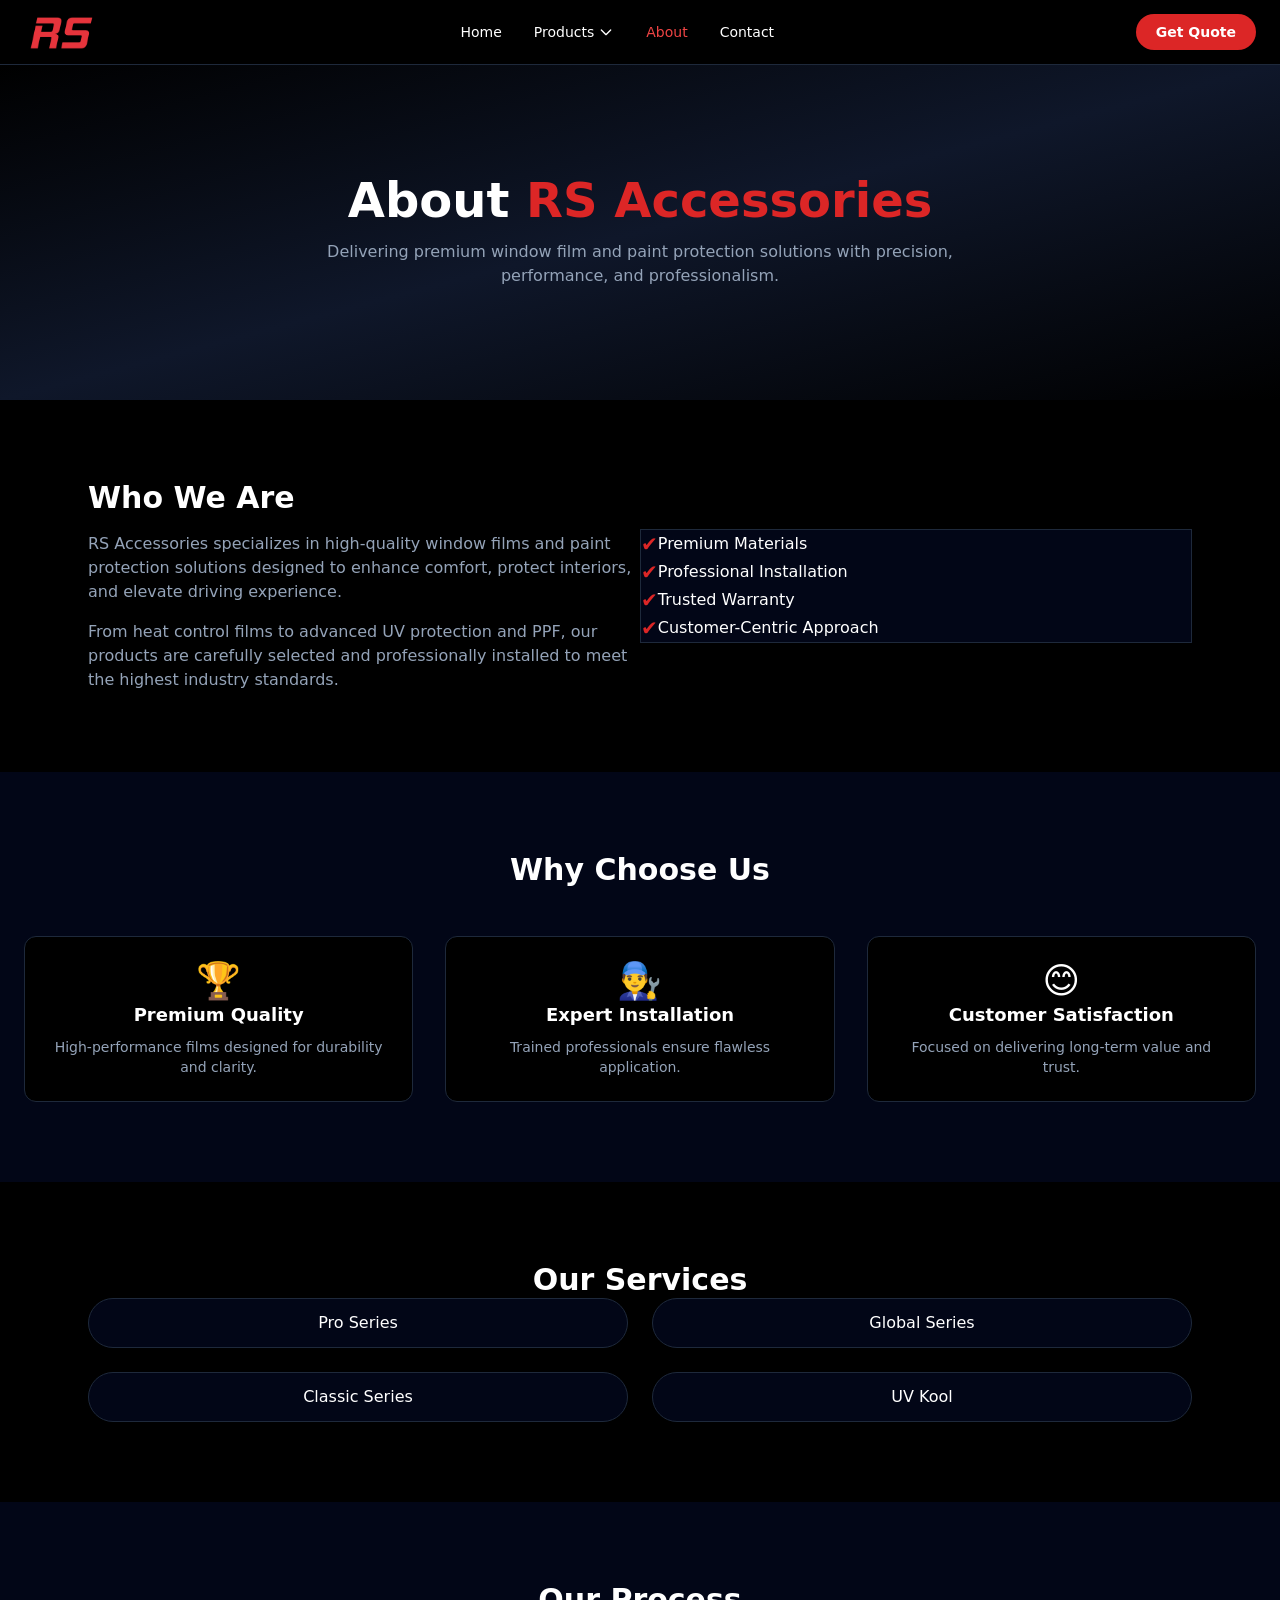
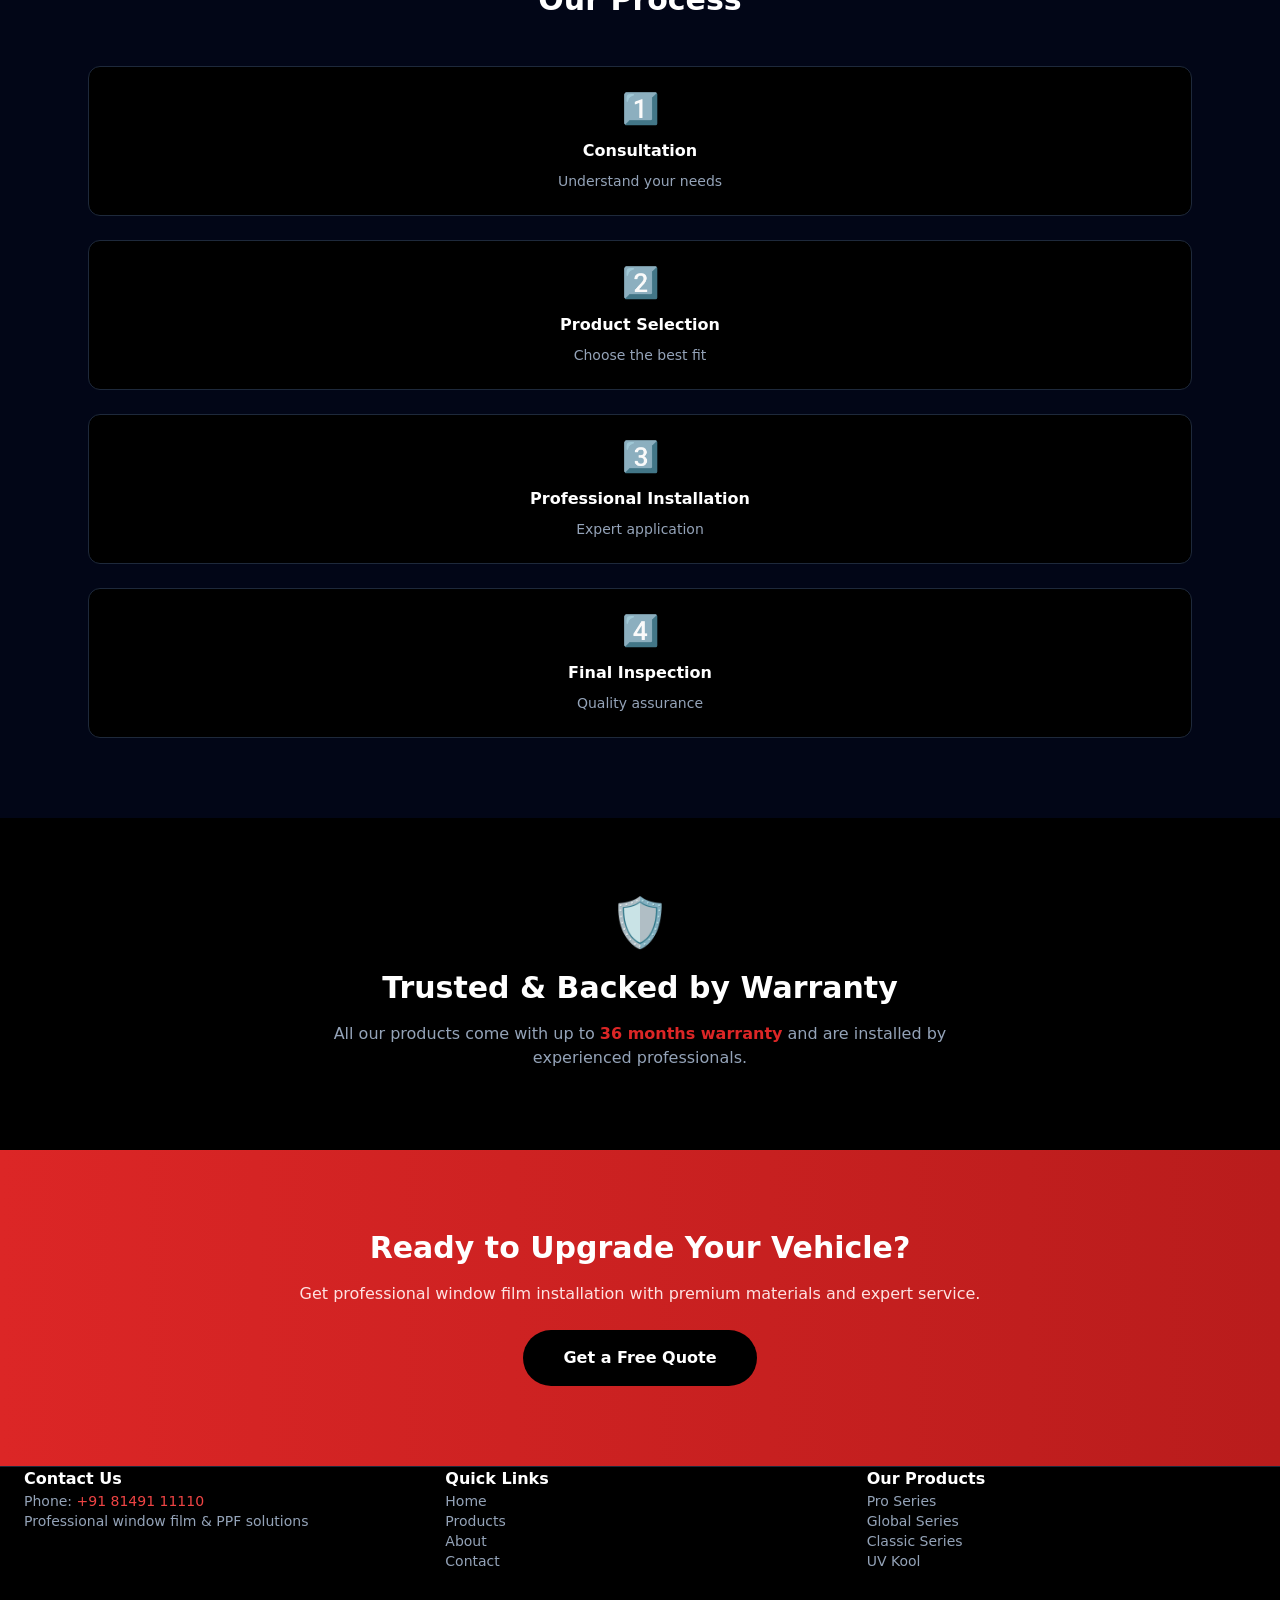
==== about.html @ 9ee58e04 "Initial commit: RS Accessories window film website" ====
<!DOCTYPE html>
<html lang="en">
<head>
  <meta charset="UTF-8">
  <meta name="viewport" content="width=device-width, initial-scale=1.0">
  <title>About Us - Professional Window Film Solutions | RS Accessories</title>
  <link rel="stylesheet" href="css/style.css">
</head>
<body class="bg-black text-white">

  <!-- Navigation Bar -->
  <header id="navbar" class="bg-black/80 backdrop-blur border-b border-slate-800 fixed w-full z-50 transition-shadow duration-300">
    <nav class="max-w-7xl mx-auto px-6">
      <div class="flex items-center justify-between h-16">

        <!-- Logo -->
        <a href="index.html" class="flex items-center h-full py-2">
          <img src="assets/images/RS Film Logo.png" alt="RS Accessories" class="max-h-full w-auto object-contain" style="max-height: 40px;">
        </a>

        <!-- Desktop Menu -->
        <ul class="hidden md:flex items-center space-x-8 text-sm font-medium">
          <li><a href="index.html" class="hover:text-red-500 transition-colors">Home</a></li>

          <!-- Products Dropdown -->
          <li class="relative" id="productsDropdown">
            <button id="productsBtn" class="flex items-center gap-1 hover:text-red-500 transition-colors">
              Products
              <svg class="w-4 h-4" fill="none" stroke="currentColor" viewBox="0 0 24 24">
                <path stroke-linecap="round" stroke-linejoin="round" stroke-width="2" d="M19 9l-7 7-7-7" />
              </svg>
            </button>

            <!-- Dropdown -->
            <div id="productsMenu" class="absolute left-0 top-8 hidden bg-black border border-slate-700 rounded-lg shadow-lg w-56 py-2 opacity-0 translate-y-2 transition-all duration-200">

              <!-- Window Film -->
              <div class="relative" id="windowFilmItem">
                <div class="flex justify-between items-center px-4 py-3 hover:bg-slate-800 cursor-pointer transition-colors">
                  <span>Window Film</span>
                  <span>›</span>
                </div>

                <!-- Sub Dropdown -->
                <div id="windowFilmMenu" class="absolute left-full top-0 hidden bg-black border border-slate-700 rounded-lg w-56 py-2 opacity-0 translate-x-2 transition-all duration-200">
                  <a href="products-pro-series.html" class="block px-4 py-3 hover:bg-slate-800 transition-colors">Pro Series</a>

                  <!-- Static Series -->
                  <div class="relative" id="staticSeriesItem">
                    <div class="flex justify-between items-center px-4 py-3 hover:bg-slate-800 cursor-pointer transition-colors">
                      <span>Static Series</span>
                      <span>›</span>
                    </div>

                    <div id="staticSeriesMenu" class="absolute left-full top-0 hidden bg-black border border-slate-700 rounded-lg w-56 py-2 opacity-0 translate-x-2 transition-all duration-200">
                      <a href="products-global-series.html" class="block px-4 py-3 hover:bg-slate-800 transition-colors">Global Series</a>
                      <a href="products-classic-series.html" class="block px-4 py-3 hover:bg-slate-800 transition-colors">Classic Series</a>
                      <a href="products-uv-kool.html" class="block px-4 py-3 hover:bg-slate-800 transition-colors">UV Kool</a>
                    </div>
                  </div>
                </div>
              </div>

              <!-- PPF -->
              <a href="ppf.html" class="block px-4 py-3 hover:bg-slate-800 transition-colors">PPF</a>
            </div>
          </li>

          <li><a href="about.html" class="text-red-500 transition-colors">About</a></li>
          <li><a href="contact.html" class="hover:text-red-500 transition-colors">Contact</a></li>
        </ul>

        <!-- CTA Button -->
        <a href="index.html#quote" class="hidden md:inline-block bg-red-600 px-5 py-2 rounded-full text-sm font-semibold hover:bg-red-700 transition-colors">
          Get Quote
        </a>

        <!-- Mobile Menu Button -->
        <button id="menuBtn" class="md:hidden text-2xl">
          ☰
        </button>

      </div>
    </nav>
  </header>

  <!-- Mobile Menu -->
  <div id="mobileMenu" class="hidden md:hidden bg-black border-t border-slate-800 fixed w-full z-40 mt-16">
    <a href="index.html" class="block px-6 py-4 border-b border-slate-800 hover:bg-slate-800 transition-colors">Home</a>
    
    <!-- Mobile Products Accordion -->
    <div>
      <button id="mobileProductsBtn" class="w-full text-left px-6 py-4 border-b border-slate-800 hover:bg-slate-800 transition-colors flex justify-between items-center">
        <span>Products</span>
        <span id="productsArrow">▾</span>
      </button>
      <div id="mobileProductsMenu" class="hidden bg-slate-900">
        <a href="products-pro-series.html" class="block px-8 py-3 border-b border-slate-800 hover:bg-slate-800 transition-colors">Window Film - Pro Series</a>
        <a href="products-global-series.html" class="block px-8 py-3 border-b border-slate-800 hover:bg-slate-800 transition-colors">Static - Global Series</a>
        <a href="products-classic-series.html" class="block px-8 py-3 border-b border-slate-800 hover:bg-slate-800 transition-colors">Static - Classic Series</a>
        <a href="products-uv-kool.html" class="block px-8 py-3 border-b border-slate-800 hover:bg-slate-800 transition-colors">Static - UV Kool</a>
        <a href="ppf.html" class="block px-8 py-3 border-b border-slate-800 hover:bg-slate-800 transition-colors">PPF</a>
      </div>
    </div>
    
    <a href="about.html" class="block px-6 py-4 border-b border-slate-800 bg-slate-800 text-red-500 transition-colors">About</a>
    <a href="contact.html" class="block px-6 py-4 border-b border-slate-800 hover:bg-slate-800 transition-colors">Contact</a>
    <a href="index.html#quote" class="block px-6 py-4 bg-red-600 hover:bg-red-700 transition-colors font-semibold">Get Quote</a>
  </div>

  <!-- Main Content -->
  <main class="pt-16">

    <!-- Hero Section -->
    <section class="relative py-28 bg-gradient-to-br from-black via-slate-900 to-black">
      <div class="max-w-6xl mx-auto px-6 text-center reveal">
        <h1 class="text-4xl md:text-5xl font-bold text-white">
          About <span class="text-red-600">RS Accessories</span>
        </h1>

        <p class="mt-4 text-slate-400 max-w-2xl mx-auto">
          Delivering premium window film and paint protection solutions
          with precision, performance, and professionalism.
        </p>
      </div>
    </section>

    <!-- Who We Are -->
    <section class="py-20 bg-black">
      <div class="max-w-6xl mx-auto px-6 grid grid-cols-1 md:grid-cols-2 gap-12 items-center">

        <div class="reveal">
          <h2 class="text-3xl font-bold text-white">Who We Are</h2>
          <p class="mt-4 text-slate-400">
            RS Accessories specializes in high-quality window films and
            paint protection solutions designed to enhance comfort,
            protect interiors, and elevate driving experience.
          </p>

          <p class="mt-4 text-slate-400">
            From heat control films to advanced UV protection and PPF,
            our products are carefully selected and professionally installed
            to meet the highest industry standards.
          </p>
        </div>

        <div class="reveal bg-slate-950 rounded-2xl p-8 border border-slate-800">
          <ul class="space-y-4 text-slate-300">
            <li class="flex items-center gap-3">
              <span class="text-red-600 text-xl">✔</span>
              <span>Premium Materials</span>
            </li>
            <li class="flex items-center gap-3">
              <span class="text-red-600 text-xl">✔</span>
              <span>Professional Installation</span>
            </li>
            <li class="flex items-center gap-3">
              <span class="text-red-600 text-xl">✔</span>
              <span>Trusted Warranty</span>
            </li>
            <li class="flex items-center gap-3">
              <span class="text-red-600 text-xl">✔</span>
              <span>Customer-Centric Approach</span>
            </li>
          </ul>
        </div>

      </div>
    </section>

    <!-- Why Choose Us -->
    <section class="py-20 bg-slate-950">
      <div class="max-w-7xl mx-auto px-6">
        <h2 class="text-3xl font-bold text-white text-center mb-12 reveal">
          Why Choose Us
        </h2>

        <div class="grid grid-cols-1 md:grid-cols-3 gap-8">

          <div class="reveal bg-black border border-slate-800 rounded-xl p-6 text-center hover:border-red-600 hover:-translate-y-1 transition-all duration-300">
            <div class="text-4xl mb-4">🏆</div>
            <h3 class="text-lg font-semibold text-white">Premium Quality</h3>
            <p class="text-slate-400 text-sm mt-2">High-performance films designed for durability and clarity.</p>
          </div>

          <div class="reveal bg-black border border-slate-800 rounded-xl p-6 text-center hover:border-red-600 hover:-translate-y-1 transition-all duration-300">
            <div class="text-4xl mb-4">👨‍🔧</div>
            <h3 class="text-lg font-semibold text-white">Expert Installation</h3>
            <p class="text-slate-400 text-sm mt-2">Trained professionals ensure flawless application.</p>
          </div>

          <div class="reveal bg-black border border-slate-800 rounded-xl p-6 text-center hover:border-red-600 hover:-translate-y-1 transition-all duration-300">
            <div class="text-4xl mb-4">😊</div>
            <h3 class="text-lg font-semibold text-white">Customer Satisfaction</h3>
            <p class="text-slate-400 text-sm mt-2">Focused on delivering long-term value and trust.</p>
          </div>

        </div>
      </div>
    </section>

    <!-- Our Services -->
    <section class="py-20 bg-black">
      <div class="max-w-6xl mx-auto px-6 text-center">
        <h2 class="text-3xl font-bold text-white reveal">Our Services</h2>

        <div class="mt-10 grid grid-cols-1 sm:grid-cols-2 md:grid-cols-4 gap-6">
          <a href="products-pro-series.html" class="reveal bg-slate-950 border border-slate-800 rounded-full py-3 text-slate-300 hover:border-red-600 hover:text-red-500 transition">Pro Series</a>
          <a href="products-global-series.html" class="reveal bg-slate-950 border border-slate-800 rounded-full py-3 text-slate-300 hover:border-red-600 hover:text-red-500 transition">Global Series</a>
          <a href="products-classic-series.html" class="reveal bg-slate-950 border border-slate-800 rounded-full py-3 text-slate-300 hover:border-red-600 hover:text-red-500 transition">Classic Series</a>
          <a href="products-uv-kool.html" class="reveal bg-slate-950 border border-slate-800 rounded-full py-3 text-slate-300 hover:border-red-600 hover:text-red-500 transition">UV Kool</a>
        </div>
      </div>
    </section>

    <!-- Our Process -->
    <section class="py-20 bg-slate-950">
      <div class="max-w-6xl mx-auto px-6">
        <h2 class="text-3xl font-bold text-white text-center mb-12 reveal">
          Our Process
        </h2>

        <div class="grid grid-cols-1 md:grid-cols-4 gap-6 text-center">

          <div class="reveal bg-black border border-slate-800 rounded-xl p-6 hover:border-red-600 transition">
            <div class="text-3xl mb-3">1️⃣</div>
            <h3 class="text-white font-semibold">Consultation</h3>
            <p class="text-slate-400 text-sm mt-2">Understand your needs</p>
          </div>

          <div class="reveal bg-black border border-slate-800 rounded-xl p-6 hover:border-red-600 transition">
            <div class="text-3xl mb-3">2️⃣</div>
            <h3 class="text-white font-semibold">Product Selection</h3>
            <p class="text-slate-400 text-sm mt-2">Choose the best fit</p>
          </div>

          <div class="reveal bg-black border border-slate-800 rounded-xl p-6 hover:border-red-600 transition">
            <div class="text-3xl mb-3">3️⃣</div>
            <h3 class="text-white font-semibold">Professional Installation</h3>
            <p class="text-slate-400 text-sm mt-2">Expert application</p>
          </div>

          <div class="reveal bg-black border border-slate-800 rounded-xl p-6 hover:border-red-600 transition">
            <div class="text-3xl mb-3">4️⃣</div>
            <h3 class="text-white font-semibold">Final Inspection</h3>
            <p class="text-slate-400 text-sm mt-2">Quality assurance</p>
          </div>

        </div>
      </div>
    </section>

    <!-- Trust & Warranty -->
    <section class="py-20 bg-black text-center">
      <div class="max-w-4xl mx-auto px-6 reveal">
        <div class="text-5xl mb-6">🛡️</div>
        <h2 class="text-3xl font-bold text-white">Trusted & Backed by Warranty</h2>

        <p class="mt-4 text-slate-400 max-w-2xl mx-auto">
          All our products come with up to <span class="text-red-600 font-semibold">36 months warranty</span>
          and are installed by experienced professionals.
        </p>
      </div>
    </section>

    <!-- Call to Action -->
    <section class="py-20 bg-gradient-to-r from-red-600 to-red-700 text-center">
      <div class="max-w-4xl mx-auto px-6 reveal">
        <h2 class="text-3xl md:text-4xl font-bold text-white">
          Ready to Upgrade Your Vehicle?
        </h2>

        <p class="mt-4 text-red-100 max-w-xl mx-auto">
          Get professional window film installation with premium materials and expert service.
        </p>

        <a href="index.html#quote"
           class="inline-block mt-6 bg-black px-10 py-4 rounded-full font-semibold text-white
                  hover:bg-slate-900 hover:scale-105 transition-all duration-200">
          Get a Free Quote
        </a>
      </div>
    </section>

    <!-- Footer -->
    <footer class="bg-black border-t border-slate-800 py-12">
      <div class="max-w-7xl mx-auto px-6">
        <div class="grid grid-cols-1 md:grid-cols-3 gap-8 mb-8">
          
          <!-- Contact Info -->
          <div>
            <h3 class="text-white font-semibold mb-4">Contact Us</h3>
            <p class="text-slate-400 text-sm mb-2">
              Phone: <a href="tel:+918149111110" class="text-red-500 hover:underline">+91 81491 11110</a>
            </p>
            <p class="text-slate-400 text-sm">
              Professional window film & PPF solutions
            </p>
          </div>

          <!-- Quick Links -->
          <div>
            <h3 class="text-white font-semibold mb-4">Quick Links</h3>
            <ul class="space-y-2 text-sm">
              <li><a href="index.html" class="text-slate-400 hover:text-red-500 transition-colors">Home</a></li>
              <li><a href="products-pro-series.html" class="text-slate-400 hover:text-red-500 transition-colors">Products</a></li>
              <li><a href="about.html" class="text-slate-400 hover:text-red-500 transition-colors">About</a></li>
              <li><a href="contact.html" class="text-slate-400 hover:text-red-500 transition-colors">Contact</a></li>
            </ul>
          </div>

          <!-- Products -->
          <div>
            <h3 class="text-white font-semibold mb-4">Our Products</h3>
            <ul class="space-y-2 text-sm">
              <li><a href="products-pro-series.html" class="text-slate-400 hover:text-red-500 transition-colors">Pro Series</a></li>
              <li><a href="products-global-series.html" class="text-slate-400 hover:text-red-500 transition-colors">Global Series</a></li>
              <li><a href="products-classic-series.html" class="text-slate-400 hover:text-red-500 transition-colors">Classic Series</a></li>
              <li><a href="products-uv-kool.html" class="text-slate-400 hover:text-red-500 transition-colors">UV Kool</a></li>
            </ul>
          </div>

        </div>

        <div class="border-t border-slate-800 pt-8 text-center text-slate-400 text-sm">
          <p>&copy; 2025 RS Accessories. All rights reserved.</p>
        </div>
      </div>
    </footer>

  </main>

  <!-- JavaScript -->
  <script src="js/main.js"></script>
</body>
</html>
---- css/style.css ----
*, ::before, ::after {
  --tw-border-spacing-x: 0;
  --tw-border-spacing-y: 0;
  --tw-translate-x: 0;
  --tw-translate-y: 0;
  --tw-rotate: 0;
  --tw-skew-x: 0;
  --tw-skew-y: 0;
  --tw-scale-x: 1;
  --tw-scale-y: 1;
  --tw-pan-x:  ;
  --tw-pan-y:  ;
  --tw-pinch-zoom:  ;
  --tw-scroll-snap-strictness: proximity;
  --tw-gradient-from-position:  ;
  --tw-gradient-via-position:  ;
  --tw-gradient-to-position:  ;
  --tw-ordinal:  ;
  --tw-slashed-zero:  ;
  --tw-numeric-figure:  ;
  --tw-numeric-spacing:  ;
  --tw-numeric-fraction:  ;
  --tw-ring-inset:  ;
  --tw-ring-offset-width: 0px;
  --tw-ring-offset-color: #fff;
  --tw-ring-color: rgb(59 130 246 / 0.5);
  --tw-ring-offset-shadow: 0 0 #0000;
  --tw-ring-shadow: 0 0 #0000;
  --tw-shadow: 0 0 #0000;
  --tw-shadow-colored: 0 0 #0000;
  --tw-blur:  ;
  --tw-brightness:  ;
  --tw-contrast:  ;
  --tw-grayscale:  ;
  --tw-hue-rotate:  ;
  --tw-invert:  ;
  --tw-saturate:  ;
  --tw-sepia:  ;
  --tw-drop-shadow:  ;
  --tw-backdrop-blur:  ;
  --tw-backdrop-brightness:  ;
  --tw-backdrop-contrast:  ;
  --tw-backdrop-grayscale:  ;
  --tw-backdrop-hue-rotate:  ;
  --tw-backdrop-invert:  ;
  --tw-backdrop-opacity:  ;
  --tw-backdrop-saturate:  ;
  --tw-backdrop-sepia:  ;
  --tw-contain-size:  ;
  --tw-contain-layout:  ;
  --tw-contain-paint:  ;
  --tw-contain-style:  ;
}

::backdrop {
  --tw-border-spacing-x: 0;
  --tw-border-spacing-y: 0;
  --tw-translate-x: 0;
  --tw-translate-y: 0;
  --tw-rotate: 0;
  --tw-skew-x: 0;
  --tw-skew-y: 0;
  --tw-scale-x: 1;
  --tw-scale-y: 1;
  --tw-pan-x:  ;
  --tw-pan-y:  ;
  --tw-pinch-zoom:  ;
  --tw-scroll-snap-strictness: proximity;
  --tw-gradient-from-position:  ;
  --tw-gradient-via-position:  ;
  --tw-gradient-to-position:  ;
  --tw-ordinal:  ;
  --tw-slashed-zero:  ;
  --tw-numeric-figure:  ;
  --tw-numeric-spacing:  ;
  --tw-numeric-fraction:  ;
  --tw-ring-inset:  ;
  --tw-ring-offset-width: 0px;
  --tw-ring-offset-color: #fff;
  --tw-ring-color: rgb(59 130 246 / 0.5);
  --tw-ring-offset-shadow: 0 0 #0000;
  --tw-ring-shadow: 0 0 #0000;
  --tw-shadow: 0 0 #0000;
  --tw-shadow-colored: 0 0 #0000;
  --tw-blur:  ;
  --tw-brightness:  ;
  --tw-contrast:  ;
  --tw-grayscale:  ;
  --tw-hue-rotate:  ;
  --tw-invert:  ;
  --tw-saturate:  ;
  --tw-sepia:  ;
  --tw-drop-shadow:  ;
  --tw-backdrop-blur:  ;
  --tw-backdrop-brightness:  ;
  --tw-backdrop-contrast:  ;
  --tw-backdrop-grayscale:  ;
  --tw-backdrop-hue-rotate:  ;
  --tw-backdrop-invert:  ;
  --tw-backdrop-opacity:  ;
  --tw-backdrop-saturate:  ;
  --tw-backdrop-sepia:  ;
  --tw-contain-size:  ;
  --tw-contain-layout:  ;
  --tw-contain-paint:  ;
  --tw-contain-style:  ;
}

/*
! tailwindcss v3.4.19 | MIT License | https://tailwindcss.com
*/

/*
1. Prevent padding and border from affecting element width. (https://github.com/mozdevs/cssremedy/issues/4)
2. Allow adding a border to an element by just adding a border-width. (https://github.com/tailwindcss/tailwindcss/pull/116)
*/

*,
::before,
::after {
  box-sizing: border-box;
  /* 1 */
  border-width: 0;
  /* 2 */
  border-style: solid;
  /* 2 */
  border-color: #e5e7eb;
  /* 2 */
}

::before,
::after {
  --tw-content: '';
}

/*
1. Use a consistent sensible line-height in all browsers.
2. Prevent adjustments of font size after orientation changes in iOS.
3. Use a more readable tab size.
4. Use the user's configured `sans` font-family by default.
5. Use the user's configured `sans` font-feature-settings by default.
6. Use the user's configured `sans` font-variation-settings by default.
7. Disable tap highlights on iOS
*/

html,
:host {
  line-height: 1.5;
  /* 1 */
  -webkit-text-size-adjust: 100%;
  /* 2 */
  -moz-tab-size: 4;
  /* 3 */
  -o-tab-size: 4;
     tab-size: 4;
  /* 3 */
  font-family: ui-sans-serif, system-ui, sans-serif, "Apple Color Emoji", "Segoe UI Emoji", "Segoe UI Symbol", "Noto Color Emoji";
  /* 4 */
  font-feature-settings: normal;
  /* 5 */
  font-variation-settings: normal;
  /* 6 */
  -webkit-tap-highlight-color: transparent;
  /* 7 */
}

/*
1. Remove the margin in all browsers.
2. Inherit line-height from `html` so users can set them as a class directly on the `html` element.
*/

body {
  margin: 0;
  /* 1 */
  line-height: inherit;
  /* 2 */
}

/*
1. Add the correct height in Firefox.
2. Correct the inheritance of border color in Firefox. (https://bugzilla.mozilla.org/show_bug.cgi?id=190655)
3. Ensure horizontal rules are visible by default.
*/

hr {
  height: 0;
  /* 1 */
  color: inherit;
  /* 2 */
  border-top-width: 1px;
  /* 3 */
}

/*
Add the correct text decoration in Chrome, Edge, and Safari.
*/

abbr:where([title]) {
  -webkit-text-decoration: underline dotted;
          text-decoration: underline dotted;
}

/*
Remove the default font size and weight for headings.
*/

h1,
h2,
h3,
h4,
h5,
h6 {
  font-size: inherit;
  font-weight: inherit;
}

/*
Reset links to optimize for opt-in styling instead of opt-out.
*/

a {
  color: inherit;
  text-decoration: inherit;
}

/*
Add the correct font weight in Edge and Safari.
*/

b,
strong {
  font-weight: bolder;
}

/*
1. Use the user's configured `mono` font-family by default.
2. Use the user's configured `mono` font-feature-settings by default.
3. Use the user's configured `mono` font-variation-settings by default.
4. Correct the odd `em` font sizing in all browsers.
*/

code,
kbd,
samp,
pre {
  font-family: ui-monospace, SFMono-Regular, Menlo, Monaco, Consolas, "Liberation Mono", "Courier New", monospace;
  /* 1 */
  font-feature-settings: normal;
  /* 2 */
  font-variation-settings: normal;
  /* 3 */
  font-size: 1em;
  /* 4 */
}

/*
Add the correct font size in all browsers.
*/

small {
  font-size: 80%;
}

/*
Prevent `sub` and `sup` elements from affecting the line height in all browsers.
*/

sub,
sup {
  font-size: 75%;
  line-height: 0;
  position: relative;
  vertical-align: baseline;
}

sub {
  bottom: -0.25em;
}

sup {
  top: -0.5em;
}

/*
1. Remove text indentation from table contents in Chrome and Safari. (https://bugs.chromium.org/p/chromium/issues/detail?id=999088, https://bugs.webkit.org/show_bug.cgi?id=201297)
2. Correct table border color inheritance in all Chrome and Safari. (https://bugs.chromium.org/p/chromium/issues/detail?id=935729, https://bugs.webkit.org/show_bug.cgi?id=195016)
3. Remove gaps between table borders by default.
*/

table {
  text-indent: 0;
  /* 1 */
  border-color: inherit;
  /* 2 */
  border-collapse: collapse;
  /* 3 */
}

/*
1. Change the font styles in all browsers.
2. Remove the margin in Firefox and Safari.
3. Remove default padding in all browsers.
*/

button,
input,
optgroup,
select,
textarea {
  font-family: inherit;
  /* 1 */
  font-feature-settings: inherit;
  /* 1 */
  font-variation-settings: inherit;
  /* 1 */
  font-size: 100%;
  /* 1 */
  font-weight: inherit;
  /* 1 */
  line-height: inherit;
  /* 1 */
  letter-spacing: inherit;
  /* 1 */
  color: inherit;
  /* 1 */
  margin: 0;
  /* 2 */
  padding: 0;
  /* 3 */
}

/*
Remove the inheritance of text transform in Edge and Firefox.
*/

button,
select {
  text-transform: none;
}

/*
1. Correct the inability to style clickable types in iOS and Safari.
2. Remove default button styles.
*/

button,
input:where([type='button']),
input:where([type='reset']),
input:where([type='submit']) {
  -webkit-appearance: button;
  /* 1 */
  background-color: transparent;
  /* 2 */
  background-image: none;
  /* 2 */
}

/*
Use the modern Firefox focus style for all focusable elements.
*/

:-moz-focusring {
  outline: auto;
}

/*
Remove the additional `:invalid` styles in Firefox. (https://github.com/mozilla/gecko-dev/blob/2f9eacd9d3d995c937b4251a5557d95d494c9be1/layout/style/res/forms.css#L728-L737)
*/

:-moz-ui-invalid {
  box-shadow: none;
}

/*
Add the correct vertical alignment in Chrome and Firefox.
*/

progress {
  vertical-align: baseline;
}

/*
Correct the cursor style of increment and decrement buttons in Safari.
*/

::-webkit-inner-spin-button,
::-webkit-outer-spin-button {
  height: auto;
}

/*
1. Correct the odd appearance in Chrome and Safari.
2. Correct the outline style in Safari.
*/

[type='search'] {
  -webkit-appearance: textfield;
  /* 1 */
  outline-offset: -2px;
  /* 2 */
}

/*
Remove the inner padding in Chrome and Safari on macOS.
*/

::-webkit-search-decoration {
  -webkit-appearance: none;
}

/*
1. Correct the inability to style clickable types in iOS and Safari.
2. Change font properties to `inherit` in Safari.
*/

::-webkit-file-upload-button {
  -webkit-appearance: button;
  /* 1 */
  font: inherit;
  /* 2 */
}

/*
Add the correct display in Chrome and Safari.
*/

summary {
  display: list-item;
}

/*
Removes the default spacing and border for appropriate elements.
*/

blockquote,
dl,
dd,
h1,
h2,
h3,
h4,
h5,
h6,
hr,
figure,
p,
pre {
  margin: 0;
}

fieldset {
  margin: 0;
  padding: 0;
}

legend {
  padding: 0;
}

ol,
ul,
menu {
  list-style: none;
  margin: 0;
  padding: 0;
}

/*
Reset default styling for dialogs.
*/

dialog {
  padding: 0;
}

/*
Prevent resizing textareas horizontally by default.
*/

textarea {
  resize: vertical;
}

/*
1. Reset the default placeholder opacity in Firefox. (https://github.com/tailwindlabs/tailwindcss/issues/3300)
2. Set the default placeholder color to the user's configured gray 400 color.
*/

input::-moz-placeholder, textarea::-moz-placeholder {
  opacity: 1;
  /* 1 */
  color: #9ca3af;
  /* 2 */
}

input::placeholder,
textarea::placeholder {
  opacity: 1;
  /* 1 */
  color: #9ca3af;
  /* 2 */
}

/*
Set the default cursor for buttons.
*/

button,
[role="button"] {
  cursor: pointer;
}

/*
Make sure disabled buttons don't get the pointer cursor.
*/

:disabled {
  cursor: default;
}

/*
1. Make replaced elements `display: block` by default. (https://github.com/mozdevs/cssremedy/issues/14)
2. Add `vertical-align: middle` to align replaced elements more sensibly by default. (https://github.com/jensimmons/cssremedy/issues/14#issuecomment-634934210)
   This can trigger a poorly considered lint error in some tools but is included by design.
*/

img,
svg,
video,
canvas,
audio,
iframe,
embed,
object {
  display: block;
  /* 1 */
  vertical-align: middle;
  /* 2 */
}

/*
Constrain images and videos to the parent width and preserve their intrinsic aspect ratio. (https://github.com/mozdevs/cssremedy/issues/14)
*/

img,
video {
  max-width: 100%;
  height: auto;
}

/* Make elements with the HTML hidden attribute stay hidden by default */

[hidden]:where(:not([hidden="until-found"])) {
  display: none;
}

.static {
  position: static;
}

.fixed {
  position: fixed;
}

.absolute {
  position: absolute;
}

.relative {
  position: relative;
}

.-top-3 {
  top: -0.75rem;
}

.left-0 {
  left: 0px;
}

.left-6 {
  left: 1.5rem;
}

.left-full {
  left: 100%;
}

.top-0 {
  top: 0px;
}

.top-8 {
  top: 2rem;
}

.z-40 {
  z-index: 40;
}

.z-50 {
  z-index: 50;
}

.mx-auto {
  margin-left: auto;
  margin-right: auto;
}

.mb-10 {
  margin-bottom: 2.5rem;
}

.mb-12 {
  margin-bottom: 3rem;
}

.mb-3 {
  margin-bottom: 0.75rem;
}

.mb-6 {
  margin-bottom: 1.5rem;
}

.mb-8 {
  margin-bottom: 2rem;
}

.mt-16 {
  margin-top: 4rem;
}

.mt-2 {
  margin-top: 0.5rem;
}

.mt-4 {
  margin-top: 1rem;
}

.mt-6 {
  margin-top: 1.5rem;
}

.mt-8 {
  margin-top: 2rem;
}

.block {
  display: block;
}

.inline-block {
  display: inline-block;
}

.flex {
  display: flex;
}

.grid {
  display: grid;
}

.hidden {
  display: none;
}

.h-16 {
  height: 4rem;
}

.h-4 {
  height: 1rem;
}

.h-full {
  height: 100%;
}

.h-px {
  height: 1px;
}

.max-h-full {
  max-height: 100%;
}

.min-h-screen {
  min-height: 100vh;
}

.w-4 {
  width: 1rem;
}

.w-56 {
  width: 14rem;
}

.w-auto {
  width: auto;
}

.w-full {
  width: 100%;
}

.max-w-2xl {
  max-width: 42rem;
}

.max-w-3xl {
  max-width: 48rem;
}

.max-w-4xl {
  max-width: 56rem;
}

.max-w-6xl {
  max-width: 72rem;
}

.max-w-7xl {
  max-width: 80rem;
}

.translate-x-2 {
  --tw-translate-x: 0.5rem;
  transform: translate(var(--tw-translate-x), var(--tw-translate-y)) rotate(var(--tw-rotate)) skewX(var(--tw-skew-x)) skewY(var(--tw-skew-y)) scaleX(var(--tw-scale-x)) scaleY(var(--tw-scale-y));
}

.translate-y-0 {
  --tw-translate-y: 0px;
  transform: translate(var(--tw-translate-x), var(--tw-translate-y)) rotate(var(--tw-rotate)) skewX(var(--tw-skew-x)) skewY(var(--tw-skew-y)) scaleX(var(--tw-scale-x)) scaleY(var(--tw-scale-y));
}

.translate-y-2 {
  --tw-translate-y: 0.5rem;
  transform: translate(var(--tw-translate-x), var(--tw-translate-y)) rotate(var(--tw-rotate)) skewX(var(--tw-skew-x)) skewY(var(--tw-skew-y)) scaleX(var(--tw-scale-x)) scaleY(var(--tw-scale-y));
}

.translate-y-8 {
  --tw-translate-y: 2rem;
  transform: translate(var(--tw-translate-x), var(--tw-translate-y)) rotate(var(--tw-rotate)) skewX(var(--tw-skew-x)) skewY(var(--tw-skew-y)) scaleX(var(--tw-scale-x)) scaleY(var(--tw-scale-y));
}

.cursor-pointer {
  cursor: pointer;
}

.grid-cols-1 {
  grid-template-columns: repeat(1, minmax(0, 1fr));
}

.flex-col {
  flex-direction: column;
}

.items-center {
  align-items: center;
}

.justify-center {
  justify-content: center;
}

.justify-between {
  justify-content: space-between;
}

.gap-1 {
  gap: 0.25rem;
}

.gap-4 {
  gap: 1rem;
}

.gap-6 {
  gap: 1.5rem;
}

.gap-8 {
  gap: 2rem;
}

.space-x-8 > :not([hidden]) ~ :not([hidden]) {
  --tw-space-x-reverse: 0;
  margin-right: calc(2rem * var(--tw-space-x-reverse));
  margin-left: calc(2rem * calc(1 - var(--tw-space-x-reverse)));
}

.space-y-3 > :not([hidden]) ~ :not([hidden]) {
  --tw-space-y-reverse: 0;
  margin-top: calc(0.75rem * calc(1 - var(--tw-space-y-reverse)));
  margin-bottom: calc(0.75rem * var(--tw-space-y-reverse));
}

.rounded-full {
  border-radius: 9999px;
}

.rounded-lg {
  border-radius: 0.5rem;
}

.rounded-xl {
  border-radius: 0.75rem;
}

.border {
  border-width: 1px;
}

.border-b {
  border-bottom-width: 1px;
}

.border-t {
  border-top-width: 1px;
}

.border-red-600 {
  --tw-border-opacity: 1;
  border-color: rgb(220 38 38 / var(--tw-border-opacity, 1));
}

.border-slate-600 {
  --tw-border-opacity: 1;
  border-color: rgb(71 85 105 / var(--tw-border-opacity, 1));
}

.border-slate-700 {
  --tw-border-opacity: 1;
  border-color: rgb(51 65 85 / var(--tw-border-opacity, 1));
}

.border-slate-800 {
  --tw-border-opacity: 1;
  border-color: rgb(30 41 59 / var(--tw-border-opacity, 1));
}

.bg-black {
  --tw-bg-opacity: 1;
  background-color: rgb(0 0 0 / var(--tw-bg-opacity, 1));
}

.bg-black\/80 {
  background-color: rgb(0 0 0 / 0.8);
}

.bg-red-600 {
  --tw-bg-opacity: 1;
  background-color: rgb(220 38 38 / var(--tw-bg-opacity, 1));
}

.bg-slate-800 {
  --tw-bg-opacity: 1;
  background-color: rgb(30 41 59 / var(--tw-bg-opacity, 1));
}

.bg-slate-900 {
  --tw-bg-opacity: 1;
  background-color: rgb(15 23 42 / var(--tw-bg-opacity, 1));
}

.bg-slate-950 {
  --tw-bg-opacity: 1;
  background-color: rgb(2 6 23 / var(--tw-bg-opacity, 1));
}

.bg-gradient-to-b {
  background-image: linear-gradient(to bottom, var(--tw-gradient-stops));
}

.bg-gradient-to-br {
  background-image: linear-gradient(to bottom right, var(--tw-gradient-stops));
}

.bg-gradient-to-r {
  background-image: linear-gradient(to right, var(--tw-gradient-stops));
}

.from-black {
  --tw-gradient-from: #000 var(--tw-gradient-from-position);
  --tw-gradient-to: rgb(0 0 0 / 0) var(--tw-gradient-to-position);
  --tw-gradient-stops: var(--tw-gradient-from), var(--tw-gradient-to);
}

.from-red-600 {
  --tw-gradient-from: #dc2626 var(--tw-gradient-from-position);
  --tw-gradient-to: rgb(220 38 38 / 0) var(--tw-gradient-to-position);
  --tw-gradient-stops: var(--tw-gradient-from), var(--tw-gradient-to);
}

.from-slate-900 {
  --tw-gradient-from: #0f172a var(--tw-gradient-from-position);
  --tw-gradient-to: rgb(15 23 42 / 0) var(--tw-gradient-to-position);
  --tw-gradient-stops: var(--tw-gradient-from), var(--tw-gradient-to);
}

.from-transparent {
  --tw-gradient-from: transparent var(--tw-gradient-from-position);
  --tw-gradient-to: rgb(0 0 0 / 0) var(--tw-gradient-to-position);
  --tw-gradient-stops: var(--tw-gradient-from), var(--tw-gradient-to);
}

.via-slate-700 {
  --tw-gradient-to: rgb(51 65 85 / 0)  var(--tw-gradient-to-position);
  --tw-gradient-stops: var(--tw-gradient-from), #334155 var(--tw-gradient-via-position), var(--tw-gradient-to);
}

.via-slate-900 {
  --tw-gradient-to: rgb(15 23 42 / 0)  var(--tw-gradient-to-position);
  --tw-gradient-stops: var(--tw-gradient-from), #0f172a var(--tw-gradient-via-position), var(--tw-gradient-to);
}

.to-black {
  --tw-gradient-to: #000 var(--tw-gradient-to-position);
}

.to-red-700 {
  --tw-gradient-to: #b91c1c var(--tw-gradient-to-position);
}

.to-slate-950 {
  --tw-gradient-to: #020617 var(--tw-gradient-to-position);
}

.to-transparent {
  --tw-gradient-to: transparent var(--tw-gradient-to-position);
}

.object-contain {
  -o-object-fit: contain;
     object-fit: contain;
}

.p-6 {
  padding: 1.5rem;
}

.px-10 {
  padding-left: 2.5rem;
  padding-right: 2.5rem;
}

.px-3 {
  padding-left: 0.75rem;
  padding-right: 0.75rem;
}

.px-4 {
  padding-left: 1rem;
  padding-right: 1rem;
}

.px-5 {
  padding-left: 1.25rem;
  padding-right: 1.25rem;
}

.px-6 {
  padding-left: 1.5rem;
  padding-right: 1.5rem;
}

.px-8 {
  padding-left: 2rem;
  padding-right: 2rem;
}

.py-1 {
  padding-top: 0.25rem;
  padding-bottom: 0.25rem;
}

.py-10 {
  padding-top: 2.5rem;
  padding-bottom: 2.5rem;
}

.py-16 {
  padding-top: 4rem;
  padding-bottom: 4rem;
}

.py-2 {
  padding-top: 0.5rem;
  padding-bottom: 0.5rem;
}

.py-20 {
  padding-top: 5rem;
  padding-bottom: 5rem;
}

.py-28 {
  padding-top: 7rem;
  padding-bottom: 7rem;
}

.py-3 {
  padding-top: 0.75rem;
  padding-bottom: 0.75rem;
}

.py-4 {
  padding-top: 1rem;
  padding-bottom: 1rem;
}

.pt-16 {
  padding-top: 4rem;
}

.text-left {
  text-align: left;
}

.text-center {
  text-align: center;
}

.text-2xl {
  font-size: 1.5rem;
  line-height: 2rem;
}

.text-3xl {
  font-size: 1.875rem;
  line-height: 2.25rem;
}

.text-4xl {
  font-size: 2.25rem;
  line-height: 2.5rem;
}

.text-5xl {
  font-size: 3rem;
  line-height: 1;
}

.text-lg {
  font-size: 1.125rem;
  line-height: 1.75rem;
}

.text-sm {
  font-size: 0.875rem;
  line-height: 1.25rem;
}

.text-xl {
  font-size: 1.25rem;
  line-height: 1.75rem;
}

.text-xs {
  font-size: 0.75rem;
  line-height: 1rem;
}

.font-bold {
  font-weight: 700;
}

.font-medium {
  font-weight: 500;
}

.font-semibold {
  font-weight: 600;
}

.text-red-100 {
  --tw-text-opacity: 1;
  color: rgb(254 226 226 / var(--tw-text-opacity, 1));
}

.text-red-500 {
  --tw-text-opacity: 1;
  color: rgb(239 68 68 / var(--tw-text-opacity, 1));
}

.text-red-600 {
  --tw-text-opacity: 1;
  color: rgb(220 38 38 / var(--tw-text-opacity, 1));
}

.text-slate-400 {
  --tw-text-opacity: 1;
  color: rgb(148 163 184 / var(--tw-text-opacity, 1));
}

.text-slate-500 {
  --tw-text-opacity: 1;
  color: rgb(100 116 139 / var(--tw-text-opacity, 1));
}

.text-white {
  --tw-text-opacity: 1;
  color: rgb(255 255 255 / var(--tw-text-opacity, 1));
}

.opacity-0 {
  opacity: 0;
}

.opacity-100 {
  opacity: 1;
}

.shadow-lg {
  --tw-shadow: 0 10px 15px -3px rgb(0 0 0 / 0.1), 0 4px 6px -4px rgb(0 0 0 / 0.1);
  --tw-shadow-colored: 0 10px 15px -3px var(--tw-shadow-color), 0 4px 6px -4px var(--tw-shadow-color);
  box-shadow: var(--tw-ring-offset-shadow, 0 0 #0000), var(--tw-ring-shadow, 0 0 #0000), var(--tw-shadow);
}

.backdrop-blur {
  --tw-backdrop-blur: blur(8px);
  backdrop-filter: var(--tw-backdrop-blur) var(--tw-backdrop-brightness) var(--tw-backdrop-contrast) var(--tw-backdrop-grayscale) var(--tw-backdrop-hue-rotate) var(--tw-backdrop-invert) var(--tw-backdrop-opacity) var(--tw-backdrop-saturate) var(--tw-backdrop-sepia);
}

.transition-all {
  transition-property: all;
  transition-timing-function: cubic-bezier(0.4, 0, 0.2, 1);
  transition-duration: 150ms;
}

.transition-colors {
  transition-property: color, background-color, border-color, text-decoration-color, fill, stroke;
  transition-timing-function: cubic-bezier(0.4, 0, 0.2, 1);
  transition-duration: 150ms;
}

.transition-shadow {
  transition-property: box-shadow;
  transition-timing-function: cubic-bezier(0.4, 0, 0.2, 1);
  transition-duration: 150ms;
}

.duration-200 {
  transition-duration: 200ms;
}

.duration-300 {
  transition-duration: 300ms;
}

.duration-700 {
  transition-duration: 700ms;
}

@keyframes fadeInUp {
  from {
    opacity: 0;
    transform: translateY(20px);
  }

  to {
    opacity: 1;
    transform: translateY(0);
  }
}

.animate-fadeInUp {
  animation: fadeInUp 0.8s ease forwards;
}

.animate-fadeInUp-delay-1 {
  animation: fadeInUp 0.8s ease 0.2s forwards;
  opacity: 0;
}

.animate-fadeInUp-delay-2 {
  animation: fadeInUp 0.8s ease 0.4s forwards;
  opacity: 0;
}

.hover\:-translate-y-1:hover {
  --tw-translate-y: -0.25rem;
  transform: translate(var(--tw-translate-x), var(--tw-translate-y)) rotate(var(--tw-rotate)) skewX(var(--tw-skew-x)) skewY(var(--tw-skew-y)) scaleX(var(--tw-scale-x)) scaleY(var(--tw-scale-y));
}

.hover\:-translate-y-2:hover {
  --tw-translate-y: -0.5rem;
  transform: translate(var(--tw-translate-x), var(--tw-translate-y)) rotate(var(--tw-rotate)) skewX(var(--tw-skew-x)) skewY(var(--tw-skew-y)) scaleX(var(--tw-scale-x)) scaleY(var(--tw-scale-y));
}

.hover\:scale-105:hover {
  --tw-scale-x: 1.05;
  --tw-scale-y: 1.05;
  transform: translate(var(--tw-translate-x), var(--tw-translate-y)) rotate(var(--tw-rotate)) skewX(var(--tw-skew-x)) skewY(var(--tw-skew-y)) scaleX(var(--tw-scale-x)) scaleY(var(--tw-scale-y));
}

.hover\:border-red-600:hover {
  --tw-border-opacity: 1;
  border-color: rgb(220 38 38 / var(--tw-border-opacity, 1));
}

.hover\:bg-red-700:hover {
  --tw-bg-opacity: 1;
  background-color: rgb(185 28 28 / var(--tw-bg-opacity, 1));
}

.hover\:bg-slate-800:hover {
  --tw-bg-opacity: 1;
  background-color: rgb(30 41 59 / var(--tw-bg-opacity, 1));
}

.hover\:bg-slate-900:hover {
  --tw-bg-opacity: 1;
  background-color: rgb(15 23 42 / var(--tw-bg-opacity, 1));
}

.hover\:text-red-400:hover {
  --tw-text-opacity: 1;
  color: rgb(248 113 113 / var(--tw-text-opacity, 1));
}

.hover\:text-red-500:hover {
  --tw-text-opacity: 1;
  color: rgb(239 68 68 / var(--tw-text-opacity, 1));
}

.hover\:shadow-\[0_0_20px_rgba\(239\2c 68\2c 68\2c 0\.5\)\]:hover {
  --tw-shadow: 0 0 20px rgba(239,68,68,0.5);
  --tw-shadow-colored: 0 0 20px var(--tw-shadow-color);
  box-shadow: var(--tw-ring-offset-shadow, 0 0 #0000), var(--tw-ring-shadow, 0 0 #0000), var(--tw-shadow);
}

.hover\:shadow-\[0_0_30px_rgba\(0\2c 0\2c 0\2c 0\.8\)\]:hover {
  --tw-shadow: 0 0 30px rgba(0,0,0,0.8);
  --tw-shadow-colored: 0 0 30px var(--tw-shadow-color);
  box-shadow: var(--tw-ring-offset-shadow, 0 0 #0000), var(--tw-ring-shadow, 0 0 #0000), var(--tw-shadow);
}

.hover\:shadow-lg:hover {
  --tw-shadow: 0 10px 15px -3px rgb(0 0 0 / 0.1), 0 4px 6px -4px rgb(0 0 0 / 0.1);
  --tw-shadow-colored: 0 10px 15px -3px var(--tw-shadow-color), 0 4px 6px -4px var(--tw-shadow-color);
  box-shadow: var(--tw-ring-offset-shadow, 0 0 #0000), var(--tw-ring-shadow, 0 0 #0000), var(--tw-shadow);
}

.hover\:shadow-xl:hover {
  --tw-shadow: 0 20px 25px -5px rgb(0 0 0 / 0.1), 0 8px 10px -6px rgb(0 0 0 / 0.1);
  --tw-shadow-colored: 0 20px 25px -5px var(--tw-shadow-color), 0 8px 10px -6px var(--tw-shadow-color);
  box-shadow: var(--tw-ring-offset-shadow, 0 0 #0000), var(--tw-ring-shadow, 0 0 #0000), var(--tw-shadow);
}

.hover\:shadow-red-600\/20:hover {
  --tw-shadow-color: rgb(220 38 38 / 0.2);
  --tw-shadow: var(--tw-shadow-colored);
}

.active\:scale-95:active {
  --tw-scale-x: .95;
  --tw-scale-y: .95;
  transform: translate(var(--tw-translate-x), var(--tw-translate-y)) rotate(var(--tw-rotate)) skewX(var(--tw-skew-x)) skewY(var(--tw-skew-y)) scaleX(var(--tw-scale-x)) scaleY(var(--tw-scale-y));
}

@media (min-width: 640px) {
  .sm\:grid-cols-2 {
    grid-template-columns: repeat(2, minmax(0, 1fr));
  }

  .sm\:flex-row {
    flex-direction: row;
  }
}

@media (min-width: 768px) {
  .md\:inline-block {
    display: inline-block;
  }

  .md\:flex {
    display: flex;
  }

  .md\:hidden {
    display: none;
  }

  .md\:grid-cols-2 {
    grid-template-columns: repeat(2, minmax(0, 1fr));
  }

  .md\:grid-cols-3 {
    grid-template-columns: repeat(3, minmax(0, 1fr));
  }

  .md\:text-5xl {
    font-size: 3rem;
    line-height: 1;
  }

  .md\:text-7xl {
    font-size: 4.5rem;
    line-height: 1;
  }
}

@media (min-width: 1024px) {
  .lg\:grid-cols-3 {
    grid-template-columns: repeat(3, minmax(0, 1fr));
  }
}
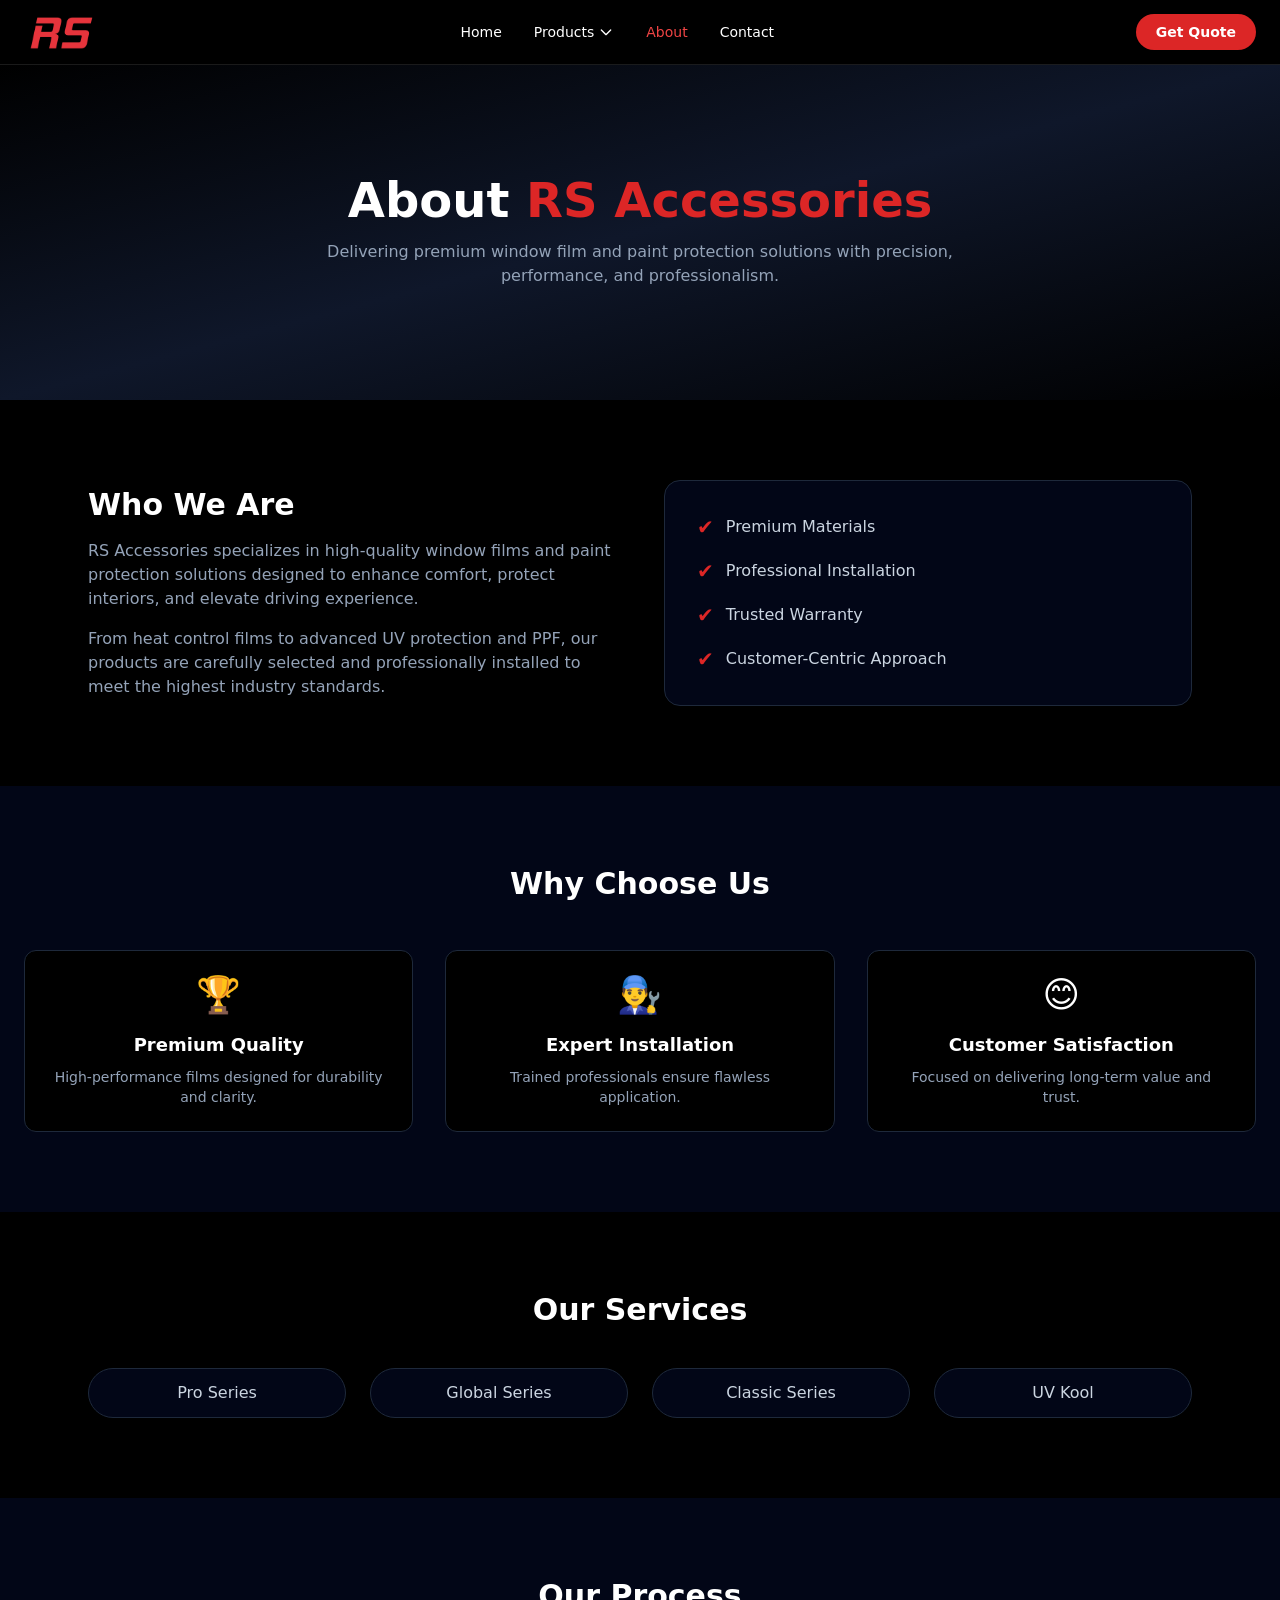
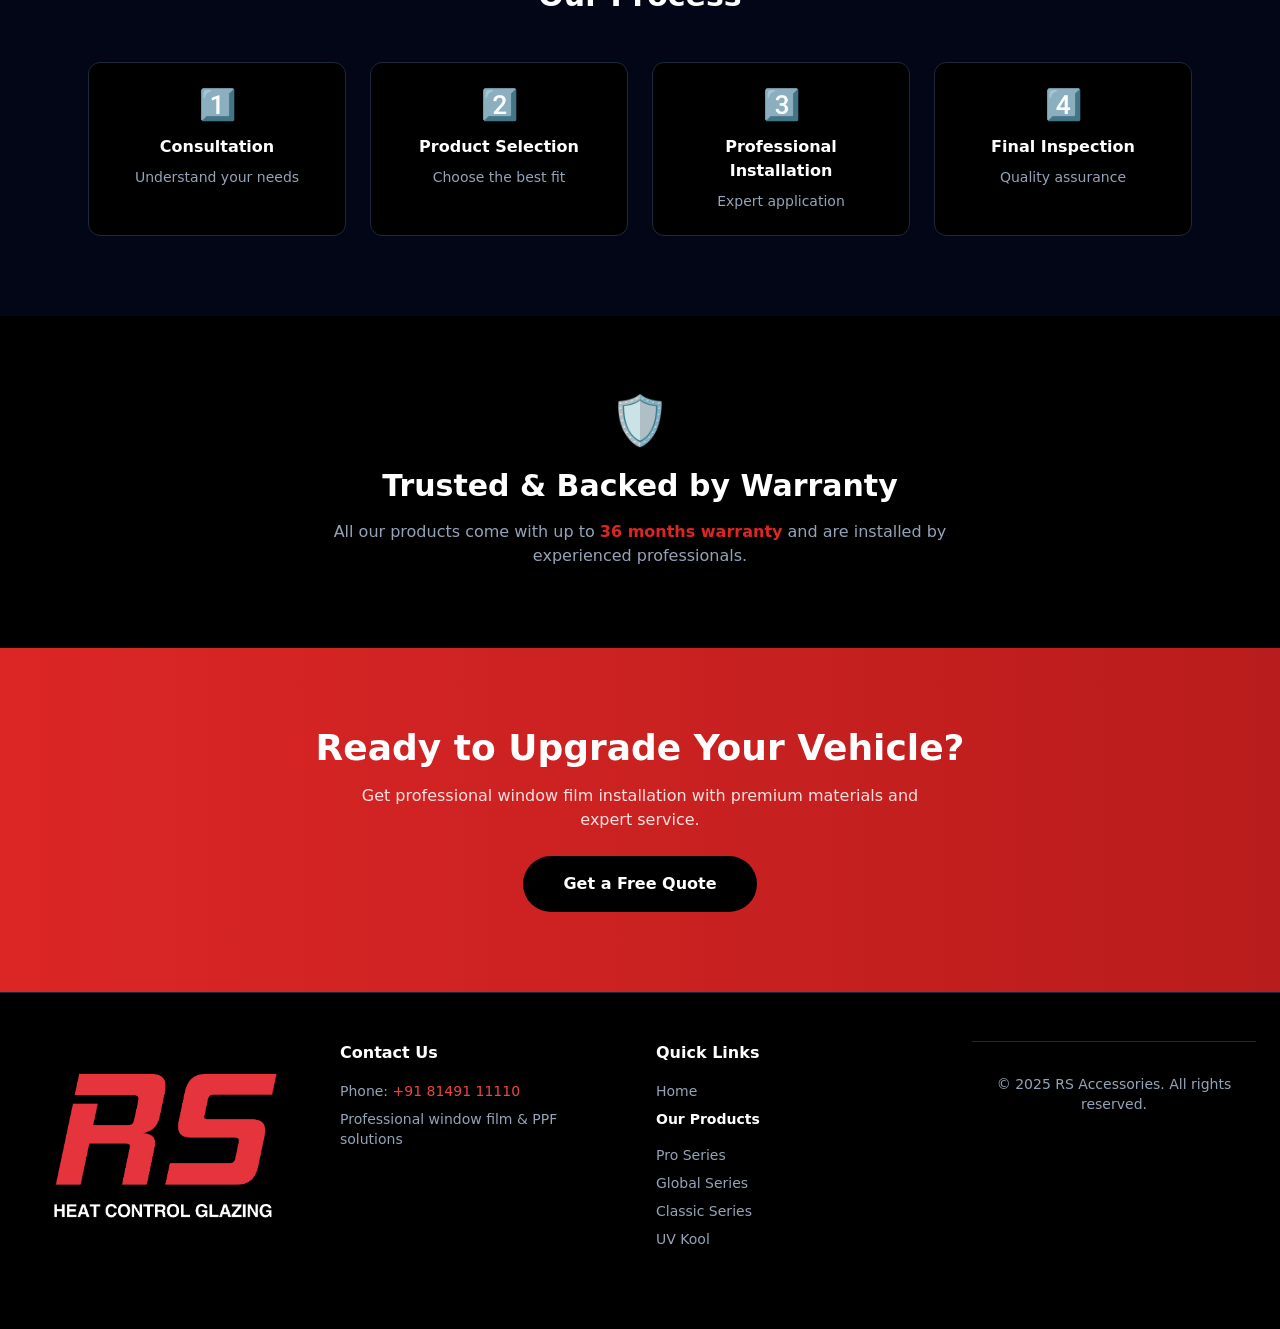
==== commit c38feb0b: "Add vercel.json configuration for deployment" ====
--- a/about.html
+++ b/about.html
@@ -9,7 +9,7 @@
 <body class="bg-black text-white">
 
   <!-- Navigation Bar -->
-  <header id="navbar" class="bg-black/80 backdrop-blur border-b border-slate-800 fixed w-full z-50 transition-shadow duration-300">
+  <header id="navbar" class="bg-black/70 backdrop-blur-md border-b border-white/10 fixed w-full z-50 transition-all duration-300">
     <nav class="max-w-7xl mx-auto px-6">
       <div class="flex items-center justify-between h-16">
 
@@ -32,7 +32,7 @@
             </button>
 
             <!-- Dropdown -->
-            <div id="productsMenu" class="absolute left-0 top-8 hidden bg-black border border-slate-700 rounded-lg shadow-lg w-56 py-2 opacity-0 translate-y-2 transition-all duration-200">
+            <div id="productsMenu" class="absolute left-0 top-8 hidden bg-black/95 backdrop-blur-sm border border-slate-700 rounded-lg shadow-2xl w-56 py-2 opacity-0 scale-95 translate-y-2 transition-all duration-200 ease-out">
 
               <!-- Window Film -->
               <div class="relative" id="windowFilmItem">
@@ -42,7 +42,7 @@
                 </div>
 
                 <!-- Sub Dropdown -->
-                <div id="windowFilmMenu" class="absolute left-full top-0 hidden bg-black border border-slate-700 rounded-lg w-56 py-2 opacity-0 translate-x-2 transition-all duration-200">
+                <div id="windowFilmMenu" class="absolute left-full top-0 hidden bg-black/95 backdrop-blur-sm border border-slate-700 rounded-lg w-56 py-2 opacity-0 scale-95 translate-x-2 transition-all duration-200 ease-out">
                   <a href="products-pro-series.html" class="block px-4 py-3 hover:bg-slate-800 transition-colors">Pro Series</a>
 
                   <!-- Static Series -->
@@ -52,7 +52,7 @@
                       <span>›</span>
                     </div>
 
-                    <div id="staticSeriesMenu" class="absolute left-full top-0 hidden bg-black border border-slate-700 rounded-lg w-56 py-2 opacity-0 translate-x-2 transition-all duration-200">
+                    <div id="staticSeriesMenu" class="absolute left-full top-0 hidden bg-black/95 backdrop-blur-sm border border-slate-700 rounded-lg w-56 py-2 opacity-0 scale-95 translate-x-2 transition-all duration-200 ease-out">
                       <a href="products-global-series.html" class="block px-4 py-3 hover:bg-slate-800 transition-colors">Global Series</a>
                       <a href="products-classic-series.html" class="block px-4 py-3 hover:bg-slate-800 transition-colors">Classic Series</a>
                       <a href="products-uv-kool.html" class="block px-4 py-3 hover:bg-slate-800 transition-colors">UV Kool</a>
@@ -285,8 +285,13 @@
     <!-- Footer -->
     <footer class="bg-black border-t border-slate-800 py-12">
       <div class="max-w-7xl mx-auto px-6">
-        <div class="grid grid-cols-1 md:grid-cols-3 gap-8 mb-8">
+        <div class="grid grid-cols-1 md:grid-cols-4 gap-8 mb-8">
           
+          <!-- Logo -->
+          <div class="flex items-center justify-center md:justify-start">
+            <img src="assets/images/RS Film Logo 2.png" alt="RS Accessories" class="w-32 md:w-40 lg:w-48 h-auto object-contain opacity-90 hover:opacity-100 transition-opacity duration-300">
+          </div>
+
           <!-- Contact Info -->
           <div>
             <h3 class="text-white font-semibold mb-4">Contact Us</h3>
@@ -303,11 +308,6 @@
             <h3 class="text-white font-semibold mb-4">Quick Links</h3>
             <ul class="space-y-2 text-sm">
               <li><a href="index.html" class="text-slate-400 hover:text-red-500 transition-colors">Home</a></li>
-              <li><a href="products-pro-series.html" class="text-slate-400 hover:text-red-500 transition-colors">Products</a></li>
-              <li><a href="about.html" class="text-slate-400 hover:text-red-500 transition-colors">About</a></li>
-              <li><a href="contact.html" class="text-slate-400 hover:text-red-500 transition-colors">Contact</a></li>
-            </ul>
-          </div>
 
           <!-- Products -->
           <div>
--- a/css/style.css
+++ b/css/style.css
@@ -574,6 +574,10 @@
   top: -0.75rem;
 }
 
+.bottom-6 {
+  bottom: 1.5rem;
+}
+
 .left-0 {
   left: 0px;
 }
@@ -586,6 +590,10 @@
   left: 100%;
 }
 
+.right-6 {
+  right: 1.5rem;
+}
+
 .top-0 {
   top: 0px;
 }
@@ -600,6 +608,14 @@
 
 .z-50 {
   z-index: 50;
+}
+
+.order-1 {
+  order: 1;
+}
+
+.order-2 {
+  order: 2;
 }
 
 .mx-auto {
@@ -615,10 +631,18 @@
   margin-bottom: 3rem;
 }
 
+.mb-2 {
+  margin-bottom: 0.5rem;
+}
+
 .mb-3 {
   margin-bottom: 0.75rem;
 }
 
+.mb-4 {
+  margin-bottom: 1rem;
+}
+
 .mb-6 {
   margin-bottom: 1.5rem;
 }
@@ -627,6 +651,14 @@
   margin-bottom: 2rem;
 }
 
+.mt-1 {
+  margin-top: 0.25rem;
+}
+
+.mt-10 {
+  margin-top: 2.5rem;
+}
+
 .mt-16 {
   margin-top: 4rem;
 }
@@ -635,6 +667,10 @@
   margin-top: 0.5rem;
 }
 
+.mt-3 {
+  margin-top: 0.75rem;
+}
+
 .mt-4 {
   margin-top: 1rem;
 }
@@ -675,6 +711,14 @@
   height: 1rem;
 }
 
+.h-6 {
+  height: 1.5rem;
+}
+
+.h-auto {
+  height: auto;
+}
+
 .h-full {
   height: 100%;
 }
@@ -687,6 +731,10 @@
   max-height: 100%;
 }
 
+.min-h-\[80vh\] {
+  min-height: 80vh;
+}
+
 .min-h-screen {
   min-height: 100vh;
 }
@@ -699,6 +747,10 @@
   width: 14rem;
 }
 
+.w-6 {
+  width: 1.5rem;
+}
+
 .w-auto {
   width: auto;
 }
@@ -719,12 +771,29 @@
   max-width: 56rem;
 }
 
+.max-w-5xl {
+  max-width: 64rem;
+}
+
 .max-w-6xl {
   max-width: 72rem;
 }
 
 .max-w-7xl {
   max-width: 80rem;
+}
+
+.max-w-md {
+  max-width: 28rem;
+}
+
+.max-w-xl {
+  max-width: 36rem;
+}
+
+.translate-x-0 {
+  --tw-translate-x: 0px;
+  transform: translate(var(--tw-translate-x), var(--tw-translate-y)) rotate(var(--tw-rotate)) skewX(var(--tw-skew-x)) skewY(var(--tw-skew-y)) scaleX(var(--tw-scale-x)) scaleY(var(--tw-scale-y));
 }
 
 .translate-x-2 {
@@ -747,10 +816,40 @@
   transform: translate(var(--tw-translate-x), var(--tw-translate-y)) rotate(var(--tw-rotate)) skewX(var(--tw-skew-x)) skewY(var(--tw-skew-y)) scaleX(var(--tw-scale-x)) scaleY(var(--tw-scale-y));
 }
 
+.scale-100 {
+  --tw-scale-x: 1;
+  --tw-scale-y: 1;
+  transform: translate(var(--tw-translate-x), var(--tw-translate-y)) rotate(var(--tw-rotate)) skewX(var(--tw-skew-x)) skewY(var(--tw-skew-y)) scaleX(var(--tw-scale-x)) scaleY(var(--tw-scale-y));
+}
+
+.scale-95 {
+  --tw-scale-x: .95;
+  --tw-scale-y: .95;
+  transform: translate(var(--tw-translate-x), var(--tw-translate-y)) rotate(var(--tw-rotate)) skewX(var(--tw-skew-x)) skewY(var(--tw-skew-y)) scaleX(var(--tw-scale-x)) scaleY(var(--tw-scale-y));
+}
+
+.transform {
+  transform: translate(var(--tw-translate-x), var(--tw-translate-y)) rotate(var(--tw-rotate)) skewX(var(--tw-skew-x)) skewY(var(--tw-skew-y)) scaleX(var(--tw-scale-x)) scaleY(var(--tw-scale-y));
+}
+
+@keyframes pulse {
+  50% {
+    opacity: .5;
+  }
+}
+
+.animate-pulse {
+  animation: pulse 2s cubic-bezier(0.4, 0, 0.6, 1) infinite;
+}
+
 .cursor-pointer {
   cursor: pointer;
 }
 
+.resize-none {
+  resize: none;
+}
+
 .grid-cols-1 {
   grid-template-columns: repeat(1, minmax(0, 1fr));
 }
@@ -759,6 +858,14 @@
   flex-direction: column;
 }
 
+.flex-wrap {
+  flex-wrap: wrap;
+}
+
+.items-start {
+  align-items: flex-start;
+}
+
 .items-center {
   align-items: center;
 }
@@ -773,6 +880,18 @@
 
 .gap-1 {
   gap: 0.25rem;
+}
+
+.gap-12 {
+  gap: 3rem;
+}
+
+.gap-2 {
+  gap: 0.5rem;
+}
+
+.gap-3 {
+  gap: 0.75rem;
 }
 
 .gap-4 {
@@ -793,12 +912,38 @@
   margin-left: calc(2rem * calc(1 - var(--tw-space-x-reverse)));
 }
 
+.space-y-2 > :not([hidden]) ~ :not([hidden]) {
+  --tw-space-y-reverse: 0;
+  margin-top: calc(0.5rem * calc(1 - var(--tw-space-y-reverse)));
+  margin-bottom: calc(0.5rem * var(--tw-space-y-reverse));
+}
+
 .space-y-3 > :not([hidden]) ~ :not([hidden]) {
   --tw-space-y-reverse: 0;
   margin-top: calc(0.75rem * calc(1 - var(--tw-space-y-reverse)));
   margin-bottom: calc(0.75rem * var(--tw-space-y-reverse));
 }
 
+.space-y-4 > :not([hidden]) ~ :not([hidden]) {
+  --tw-space-y-reverse: 0;
+  margin-top: calc(1rem * calc(1 - var(--tw-space-y-reverse)));
+  margin-bottom: calc(1rem * var(--tw-space-y-reverse));
+}
+
+.space-y-5 > :not([hidden]) ~ :not([hidden]) {
+  --tw-space-y-reverse: 0;
+  margin-top: calc(1.25rem * calc(1 - var(--tw-space-y-reverse)));
+  margin-bottom: calc(1.25rem * var(--tw-space-y-reverse));
+}
+
+.overflow-hidden {
+  overflow: hidden;
+}
+
+.rounded-2xl {
+  border-radius: 1rem;
+}
+
 .rounded-full {
   border-radius: 9999px;
 }
@@ -815,12 +960,34 @@
   border-width: 1px;
 }
 
+.border-4 {
+  border-width: 4px;
+}
+
 .border-b {
   border-bottom-width: 1px;
 }
 
 .border-t {
   border-top-width: 1px;
+}
+
+.border-amber-400 {
+  --tw-border-opacity: 1;
+  border-color: rgb(251 191 36 / var(--tw-border-opacity, 1));
+}
+
+.border-amber-400\/30 {
+  border-color: rgb(251 191 36 / 0.3);
+}
+
+.border-lime-400 {
+  --tw-border-opacity: 1;
+  border-color: rgb(163 230 53 / var(--tw-border-opacity, 1));
+}
+
+.border-lime-400\/30 {
+  border-color: rgb(163 230 53 / 0.3);
 }
 
 .border-red-600 {
@@ -828,6 +995,10 @@
   border-color: rgb(220 38 38 / var(--tw-border-opacity, 1));
 }
 
+.border-red-600\/30 {
+  border-color: rgb(220 38 38 / 0.3);
+}
+
 .border-slate-600 {
   --tw-border-opacity: 1;
   border-color: rgb(71 85 105 / var(--tw-border-opacity, 1));
@@ -843,13 +1014,54 @@
   border-color: rgb(30 41 59 / var(--tw-border-opacity, 1));
 }
 
+.border-white\/10 {
+  border-color: rgb(255 255 255 / 0.1);
+}
+
+.border-yellow-400 {
+  --tw-border-opacity: 1;
+  border-color: rgb(250 204 21 / var(--tw-border-opacity, 1));
+}
+
+.border-yellow-400\/30 {
+  border-color: rgb(250 204 21 / 0.3);
+}
+
+.bg-amber-400 {
+  --tw-bg-opacity: 1;
+  background-color: rgb(251 191 36 / var(--tw-bg-opacity, 1));
+}
+
+.bg-amber-500 {
+  --tw-bg-opacity: 1;
+  background-color: rgb(245 158 11 / var(--tw-bg-opacity, 1));
+}
+
 .bg-black {
   --tw-bg-opacity: 1;
   background-color: rgb(0 0 0 / var(--tw-bg-opacity, 1));
 }
 
-.bg-black\/80 {
-  background-color: rgb(0 0 0 / 0.8);
+.bg-black\/70 {
+  background-color: rgb(0 0 0 / 0.7);
+}
+
+.bg-black\/90 {
+  background-color: rgb(0 0 0 / 0.9);
+}
+
+.bg-black\/95 {
+  background-color: rgb(0 0 0 / 0.95);
+}
+
+.bg-green-500 {
+  --tw-bg-opacity: 1;
+  background-color: rgb(34 197 94 / var(--tw-bg-opacity, 1));
+}
+
+.bg-lime-400 {
+  --tw-bg-opacity: 1;
+  background-color: rgb(163 230 53 / var(--tw-bg-opacity, 1));
 }
 
 .bg-red-600 {
@@ -857,6 +1069,10 @@
   background-color: rgb(220 38 38 / var(--tw-bg-opacity, 1));
 }
 
+.bg-red-600\/10 {
+  background-color: rgb(220 38 38 / 0.1);
+}
+
 .bg-slate-800 {
   --tw-bg-opacity: 1;
   background-color: rgb(30 41 59 / var(--tw-bg-opacity, 1));
@@ -870,6 +1086,20 @@
 .bg-slate-950 {
   --tw-bg-opacity: 1;
   background-color: rgb(2 6 23 / var(--tw-bg-opacity, 1));
+}
+
+.bg-white {
+  --tw-bg-opacity: 1;
+  background-color: rgb(255 255 255 / var(--tw-bg-opacity, 1));
+}
+
+.bg-white\/5 {
+  background-color: rgb(255 255 255 / 0.05);
+}
+
+.bg-yellow-400 {
+  --tw-bg-opacity: 1;
+  background-color: rgb(250 204 21 / var(--tw-bg-opacity, 1));
 }
 
 .bg-gradient-to-b {
@@ -882,6 +1112,12 @@
 
 .bg-gradient-to-r {
   background-image: linear-gradient(to right, var(--tw-gradient-stops));
+}
+
+.from-amber-500 {
+  --tw-gradient-from: #f59e0b var(--tw-gradient-from-position);
+  --tw-gradient-to: rgb(245 158 11 / 0) var(--tw-gradient-to-position);
+  --tw-gradient-stops: var(--tw-gradient-from), var(--tw-gradient-to);
 }
 
 .from-black {
@@ -890,6 +1126,12 @@
   --tw-gradient-stops: var(--tw-gradient-from), var(--tw-gradient-to);
 }
 
+.from-lime-400 {
+  --tw-gradient-from: #a3e635 var(--tw-gradient-from-position);
+  --tw-gradient-to: rgb(163 230 53 / 0) var(--tw-gradient-to-position);
+  --tw-gradient-stops: var(--tw-gradient-from), var(--tw-gradient-to);
+}
+
 .from-red-600 {
   --tw-gradient-from: #dc2626 var(--tw-gradient-from-position);
   --tw-gradient-to: rgb(220 38 38 / 0) var(--tw-gradient-to-position);
@@ -902,12 +1144,24 @@
   --tw-gradient-stops: var(--tw-gradient-from), var(--tw-gradient-to);
 }
 
+.from-slate-950 {
+  --tw-gradient-from: #020617 var(--tw-gradient-from-position);
+  --tw-gradient-to: rgb(2 6 23 / 0) var(--tw-gradient-to-position);
+  --tw-gradient-stops: var(--tw-gradient-from), var(--tw-gradient-to);
+}
+
 .from-transparent {
   --tw-gradient-from: transparent var(--tw-gradient-from-position);
   --tw-gradient-to: rgb(0 0 0 / 0) var(--tw-gradient-to-position);
   --tw-gradient-stops: var(--tw-gradient-from), var(--tw-gradient-to);
 }
 
+.from-yellow-400 {
+  --tw-gradient-from: #facc15 var(--tw-gradient-from-position);
+  --tw-gradient-to: rgb(250 204 21 / 0) var(--tw-gradient-to-position);
+  --tw-gradient-stops: var(--tw-gradient-from), var(--tw-gradient-to);
+}
+
 .via-slate-700 {
   --tw-gradient-to: rgb(51 65 85 / 0)  var(--tw-gradient-to-position);
   --tw-gradient-stops: var(--tw-gradient-from), #334155 var(--tw-gradient-via-position), var(--tw-gradient-to);
@@ -918,10 +1172,18 @@
   --tw-gradient-stops: var(--tw-gradient-from), #0f172a var(--tw-gradient-via-position), var(--tw-gradient-to);
 }
 
+.to-amber-600 {
+  --tw-gradient-to: #d97706 var(--tw-gradient-to-position);
+}
+
 .to-black {
   --tw-gradient-to: #000 var(--tw-gradient-to-position);
 }
 
+.to-lime-500 {
+  --tw-gradient-to: #84cc16 var(--tw-gradient-to-position);
+}
+
 .to-red-700 {
   --tw-gradient-to: #b91c1c var(--tw-gradient-to-position);
 }
@@ -932,6 +1194,10 @@
 
 .to-transparent {
   --tw-gradient-to: transparent var(--tw-gradient-to-position);
+}
+
+.to-yellow-500 {
+  --tw-gradient-to: #eab308 var(--tw-gradient-to-position);
 }
 
 .object-contain {
@@ -939,8 +1205,25 @@
      object-fit: contain;
 }
 
+.object-cover {
+  -o-object-fit: cover;
+     object-fit: cover;
+}
+
+.p-10 {
+  padding: 2.5rem;
+}
+
+.p-4 {
+  padding: 1rem;
+}
+
 .p-6 {
   padding: 1.5rem;
+}
+
+.p-8 {
+  padding: 2rem;
 }
 
 .px-10 {
@@ -973,6 +1256,11 @@
   padding-right: 2rem;
 }
 
+.py-0 {
+  padding-top: 0px;
+  padding-bottom: 0px;
+}
+
 .py-1 {
   padding-top: 0.25rem;
   padding-bottom: 0.25rem;
@@ -983,6 +1271,11 @@
   padding-bottom: 2.5rem;
 }
 
+.py-12 {
+  padding-top: 3rem;
+  padding-bottom: 3rem;
+}
+
 .py-16 {
   padding-top: 4rem;
   padding-bottom: 4rem;
@@ -993,11 +1286,21 @@
   padding-bottom: 0.5rem;
 }
 
+.py-2\.5 {
+  padding-top: 0.625rem;
+  padding-bottom: 0.625rem;
+}
+
 .py-20 {
   padding-top: 5rem;
   padding-bottom: 5rem;
 }
 
+.py-24 {
+  padding-top: 6rem;
+  padding-bottom: 6rem;
+}
+
 .py-28 {
   padding-top: 7rem;
   padding-bottom: 7rem;
@@ -1017,6 +1320,14 @@
   padding-top: 4rem;
 }
 
+.pt-4 {
+  padding-top: 1rem;
+}
+
+.pt-8 {
+  padding-top: 2rem;
+}
+
 .text-left {
   text-align: left;
 }
@@ -1077,6 +1388,31 @@
   font-weight: 600;
 }
 
+.text-amber-400 {
+  --tw-text-opacity: 1;
+  color: rgb(251 191 36 / var(--tw-text-opacity, 1));
+}
+
+.text-amber-900 {
+  --tw-text-opacity: 1;
+  color: rgb(120 53 15 / var(--tw-text-opacity, 1));
+}
+
+.text-black {
+  --tw-text-opacity: 1;
+  color: rgb(0 0 0 / var(--tw-text-opacity, 1));
+}
+
+.text-lime-400 {
+  --tw-text-opacity: 1;
+  color: rgb(163 230 53 / var(--tw-text-opacity, 1));
+}
+
+.text-lime-900 {
+  --tw-text-opacity: 1;
+  color: rgb(54 83 20 / var(--tw-text-opacity, 1));
+}
+
 .text-red-100 {
   --tw-text-opacity: 1;
   color: rgb(254 226 226 / var(--tw-text-opacity, 1));
@@ -1092,6 +1428,11 @@
   color: rgb(220 38 38 / var(--tw-text-opacity, 1));
 }
 
+.text-slate-300 {
+  --tw-text-opacity: 1;
+  color: rgb(203 213 225 / var(--tw-text-opacity, 1));
+}
+
 .text-slate-400 {
   --tw-text-opacity: 1;
   color: rgb(148 163 184 / var(--tw-text-opacity, 1));
@@ -1107,12 +1448,32 @@
   color: rgb(255 255 255 / var(--tw-text-opacity, 1));
 }
 
+.text-yellow-400 {
+  --tw-text-opacity: 1;
+  color: rgb(250 204 21 / var(--tw-text-opacity, 1));
+}
+
+.text-yellow-900 {
+  --tw-text-opacity: 1;
+  color: rgb(113 63 18 / var(--tw-text-opacity, 1));
+}
+
+.underline {
+  text-decoration-line: underline;
+}
+
 .opacity-0 {
   opacity: 0;
 }
 
 .opacity-100 {
   opacity: 1;
+}
+
+.shadow-2xl {
+  --tw-shadow: 0 25px 50px -12px rgb(0 0 0 / 0.25);
+  --tw-shadow-colored: 0 25px 50px -12px var(--tw-shadow-color);
+  box-shadow: var(--tw-ring-offset-shadow, 0 0 #0000), var(--tw-ring-shadow, 0 0 #0000), var(--tw-shadow);
 }
 
 .shadow-lg {
@@ -1121,9 +1482,26 @@
   box-shadow: var(--tw-ring-offset-shadow, 0 0 #0000), var(--tw-ring-shadow, 0 0 #0000), var(--tw-shadow);
 }
 
-.backdrop-blur {
-  --tw-backdrop-blur: blur(8px);
+.shadow-xl {
+  --tw-shadow: 0 20px 25px -5px rgb(0 0 0 / 0.1), 0 8px 10px -6px rgb(0 0 0 / 0.1);
+  --tw-shadow-colored: 0 20px 25px -5px var(--tw-shadow-color), 0 8px 10px -6px var(--tw-shadow-color);
+  box-shadow: var(--tw-ring-offset-shadow, 0 0 #0000), var(--tw-ring-shadow, 0 0 #0000), var(--tw-shadow);
+}
+
+.backdrop-blur-md {
+  --tw-backdrop-blur: blur(12px);
   backdrop-filter: var(--tw-backdrop-blur) var(--tw-backdrop-brightness) var(--tw-backdrop-contrast) var(--tw-backdrop-grayscale) var(--tw-backdrop-hue-rotate) var(--tw-backdrop-invert) var(--tw-backdrop-opacity) var(--tw-backdrop-saturate) var(--tw-backdrop-sepia);
+}
+
+.backdrop-blur-sm {
+  --tw-backdrop-blur: blur(4px);
+  backdrop-filter: var(--tw-backdrop-blur) var(--tw-backdrop-brightness) var(--tw-backdrop-contrast) var(--tw-backdrop-grayscale) var(--tw-backdrop-hue-rotate) var(--tw-backdrop-invert) var(--tw-backdrop-opacity) var(--tw-backdrop-saturate) var(--tw-backdrop-sepia);
+}
+
+.transition {
+  transition-property: color, background-color, border-color, text-decoration-color, fill, stroke, opacity, box-shadow, transform, filter, backdrop-filter;
+  transition-timing-function: cubic-bezier(0.4, 0, 0.2, 1);
+  transition-duration: 150ms;
 }
 
 .transition-all {
@@ -1138,8 +1516,8 @@
   transition-duration: 150ms;
 }
 
-.transition-shadow {
-  transition-property: box-shadow;
+.transition-transform {
+  transition-property: transform;
   transition-timing-function: cubic-bezier(0.4, 0, 0.2, 1);
   transition-duration: 150ms;
 }
@@ -1154,6 +1532,10 @@
 
 .duration-700 {
   transition-duration: 700ms;
+}
+
+.ease-out {
+  transition-timing-function: cubic-bezier(0, 0, 0.2, 1);
 }
 
 @keyframes fadeInUp {
@@ -1182,6 +1564,49 @@
   opacity: 0;
 }
 
+.after\:absolute::after {
+  content: var(--tw-content);
+  position: absolute;
+}
+
+.after\:-bottom-1::after {
+  content: var(--tw-content);
+  bottom: -0.25rem;
+}
+
+.after\:left-0::after {
+  content: var(--tw-content);
+  left: 0px;
+}
+
+.after\:h-\[2px\]::after {
+  content: var(--tw-content);
+  height: 2px;
+}
+
+.after\:w-0::after {
+  content: var(--tw-content);
+  width: 0px;
+}
+
+.after\:bg-red-600::after {
+  content: var(--tw-content);
+  --tw-bg-opacity: 1;
+  background-color: rgb(220 38 38 / var(--tw-bg-opacity, 1));
+}
+
+.after\:transition-all::after {
+  content: var(--tw-content);
+  transition-property: all;
+  transition-timing-function: cubic-bezier(0.4, 0, 0.2, 1);
+  transition-duration: 150ms;
+}
+
+.after\:duration-300::after {
+  content: var(--tw-content);
+  transition-duration: 300ms;
+}
+
 .hover\:-translate-y-1:hover {
   --tw-translate-y: -0.25rem;
   transform: translate(var(--tw-translate-x), var(--tw-translate-y)) rotate(var(--tw-rotate)) skewX(var(--tw-skew-x)) skewY(var(--tw-skew-y)) scaleX(var(--tw-scale-x)) scaleY(var(--tw-scale-y));
@@ -1198,11 +1623,58 @@
   transform: translate(var(--tw-translate-x), var(--tw-translate-y)) rotate(var(--tw-rotate)) skewX(var(--tw-skew-x)) skewY(var(--tw-skew-y)) scaleX(var(--tw-scale-x)) scaleY(var(--tw-scale-y));
 }
 
+.hover\:scale-110:hover {
+  --tw-scale-x: 1.1;
+  --tw-scale-y: 1.1;
+  transform: translate(var(--tw-translate-x), var(--tw-translate-y)) rotate(var(--tw-rotate)) skewX(var(--tw-skew-x)) skewY(var(--tw-skew-y)) scaleX(var(--tw-scale-x)) scaleY(var(--tw-scale-y));
+}
+
+.hover\:scale-\[1\.01\]:hover {
+  --tw-scale-x: 1.01;
+  --tw-scale-y: 1.01;
+  transform: translate(var(--tw-translate-x), var(--tw-translate-y)) rotate(var(--tw-rotate)) skewX(var(--tw-skew-x)) skewY(var(--tw-skew-y)) scaleX(var(--tw-scale-x)) scaleY(var(--tw-scale-y));
+}
+
+.hover\:border-amber-400:hover {
+  --tw-border-opacity: 1;
+  border-color: rgb(251 191 36 / var(--tw-border-opacity, 1));
+}
+
+.hover\:border-lime-400:hover {
+  --tw-border-opacity: 1;
+  border-color: rgb(163 230 53 / var(--tw-border-opacity, 1));
+}
+
 .hover\:border-red-600:hover {
   --tw-border-opacity: 1;
   border-color: rgb(220 38 38 / var(--tw-border-opacity, 1));
 }
 
+.hover\:border-yellow-400:hover {
+  --tw-border-opacity: 1;
+  border-color: rgb(250 204 21 / var(--tw-border-opacity, 1));
+}
+
+.hover\:bg-amber-600:hover {
+  --tw-bg-opacity: 1;
+  background-color: rgb(217 119 6 / var(--tw-bg-opacity, 1));
+}
+
+.hover\:bg-green-600:hover {
+  --tw-bg-opacity: 1;
+  background-color: rgb(22 163 74 / var(--tw-bg-opacity, 1));
+}
+
+.hover\:bg-lime-500:hover {
+  --tw-bg-opacity: 1;
+  background-color: rgb(132 204 22 / var(--tw-bg-opacity, 1));
+}
+
+.hover\:bg-red-50:hover {
+  --tw-bg-opacity: 1;
+  background-color: rgb(254 242 242 / var(--tw-bg-opacity, 1));
+}
+
 .hover\:bg-red-700:hover {
   --tw-bg-opacity: 1;
   background-color: rgb(185 28 28 / var(--tw-bg-opacity, 1));
@@ -1216,6 +1688,21 @@
 .hover\:bg-slate-900:hover {
   --tw-bg-opacity: 1;
   background-color: rgb(15 23 42 / var(--tw-bg-opacity, 1));
+}
+
+.hover\:bg-yellow-500:hover {
+  --tw-bg-opacity: 1;
+  background-color: rgb(234 179 8 / var(--tw-bg-opacity, 1));
+}
+
+.hover\:text-amber-300:hover {
+  --tw-text-opacity: 1;
+  color: rgb(252 211 77 / var(--tw-text-opacity, 1));
+}
+
+.hover\:text-lime-300:hover {
+  --tw-text-opacity: 1;
+  color: rgb(190 242 100 / var(--tw-text-opacity, 1));
 }
 
 .hover\:text-red-400:hover {
@@ -1226,6 +1713,21 @@
 .hover\:text-red-500:hover {
   --tw-text-opacity: 1;
   color: rgb(239 68 68 / var(--tw-text-opacity, 1));
+}
+
+.hover\:text-yellow-300:hover {
+  --tw-text-opacity: 1;
+  color: rgb(253 224 71 / var(--tw-text-opacity, 1));
+}
+
+.hover\:underline:hover {
+  text-decoration-line: underline;
+}
+
+.hover\:shadow-\[0_0_20px_rgba\(163\2c 230\2c 53\2c 0\.5\)\]:hover {
+  --tw-shadow: 0 0 20px rgba(163,230,53,0.5);
+  --tw-shadow-colored: 0 0 20px var(--tw-shadow-color);
+  box-shadow: var(--tw-ring-offset-shadow, 0 0 #0000), var(--tw-ring-shadow, 0 0 #0000), var(--tw-shadow);
 }
 
 .hover\:shadow-\[0_0_20px_rgba\(239\2c 68\2c 68\2c 0\.5\)\]:hover {
@@ -1234,6 +1736,24 @@
   box-shadow: var(--tw-ring-offset-shadow, 0 0 #0000), var(--tw-ring-shadow, 0 0 #0000), var(--tw-shadow);
 }
 
+.hover\:shadow-\[0_0_20px_rgba\(239\2c 68\2c 68\2c 0\.6\)\]:hover {
+  --tw-shadow: 0 0 20px rgba(239,68,68,0.6);
+  --tw-shadow-colored: 0 0 20px var(--tw-shadow-color);
+  box-shadow: var(--tw-ring-offset-shadow, 0 0 #0000), var(--tw-ring-shadow, 0 0 #0000), var(--tw-shadow);
+}
+
+.hover\:shadow-\[0_0_20px_rgba\(245\2c 158\2c 11\2c 0\.5\)\]:hover {
+  --tw-shadow: 0 0 20px rgba(245,158,11,0.5);
+  --tw-shadow-colored: 0 0 20px var(--tw-shadow-color);
+  box-shadow: var(--tw-ring-offset-shadow, 0 0 #0000), var(--tw-ring-shadow, 0 0 #0000), var(--tw-shadow);
+}
+
+.hover\:shadow-\[0_0_20px_rgba\(250\2c 204\2c 21\2c 0\.5\)\]:hover {
+  --tw-shadow: 0 0 20px rgba(250,204,21,0.5);
+  --tw-shadow-colored: 0 0 20px var(--tw-shadow-color);
+  box-shadow: var(--tw-ring-offset-shadow, 0 0 #0000), var(--tw-ring-shadow, 0 0 #0000), var(--tw-shadow);
+}
+
 .hover\:shadow-\[0_0_30px_rgba\(0\2c 0\2c 0\2c 0\.8\)\]:hover {
   --tw-shadow: 0 0 30px rgba(0,0,0,0.8);
   --tw-shadow-colored: 0 0 30px var(--tw-shadow-color);
@@ -1252,9 +1772,44 @@
   box-shadow: var(--tw-ring-offset-shadow, 0 0 #0000), var(--tw-ring-shadow, 0 0 #0000), var(--tw-shadow);
 }
 
+.hover\:shadow-amber-400\/20:hover {
+  --tw-shadow-color: rgb(251 191 36 / 0.2);
+  --tw-shadow: var(--tw-shadow-colored);
+}
+
+.hover\:shadow-lime-400\/20:hover {
+  --tw-shadow-color: rgb(163 230 53 / 0.2);
+  --tw-shadow: var(--tw-shadow-colored);
+}
+
 .hover\:shadow-red-600\/20:hover {
   --tw-shadow-color: rgb(220 38 38 / 0.2);
   --tw-shadow: var(--tw-shadow-colored);
+}
+
+.hover\:shadow-yellow-400\/20:hover {
+  --tw-shadow-color: rgb(250 204 21 / 0.2);
+  --tw-shadow: var(--tw-shadow-colored);
+}
+
+.hover\:after\:w-full:hover::after {
+  content: var(--tw-content);
+  width: 100%;
+}
+
+.focus\:border-red-500:focus {
+  --tw-border-opacity: 1;
+  border-color: rgb(239 68 68 / var(--tw-border-opacity, 1));
+}
+
+.focus\:border-red-600:focus {
+  --tw-border-opacity: 1;
+  border-color: rgb(220 38 38 / var(--tw-border-opacity, 1));
+}
+
+.focus\:outline-none:focus {
+  outline: 2px solid transparent;
+  outline-offset: 2px;
 }
 
 .active\:scale-95:active {
@@ -1274,6 +1829,14 @@
 }
 
 @media (min-width: 768px) {
+  .md\:order-1 {
+    order: 1;
+  }
+
+  .md\:order-2 {
+    order: 2;
+  }
+
   .md\:inline-block {
     display: inline-block;
   }
@@ -1292,6 +1855,15 @@
 
   .md\:grid-cols-3 {
     grid-template-columns: repeat(3, minmax(0, 1fr));
+  }
+
+  .md\:grid-cols-4 {
+    grid-template-columns: repeat(4, minmax(0, 1fr));
+  }
+
+  .md\:text-4xl {
+    font-size: 2.25rem;
+    line-height: 2.5rem;
   }
 
   .md\:text-5xl {
@@ -1299,6 +1871,11 @@
     line-height: 1;
   }
 
+  .md\:text-6xl {
+    font-size: 3.75rem;
+    line-height: 1;
+  }
+
   .md\:text-7xl {
     font-size: 4.5rem;
     line-height: 1;
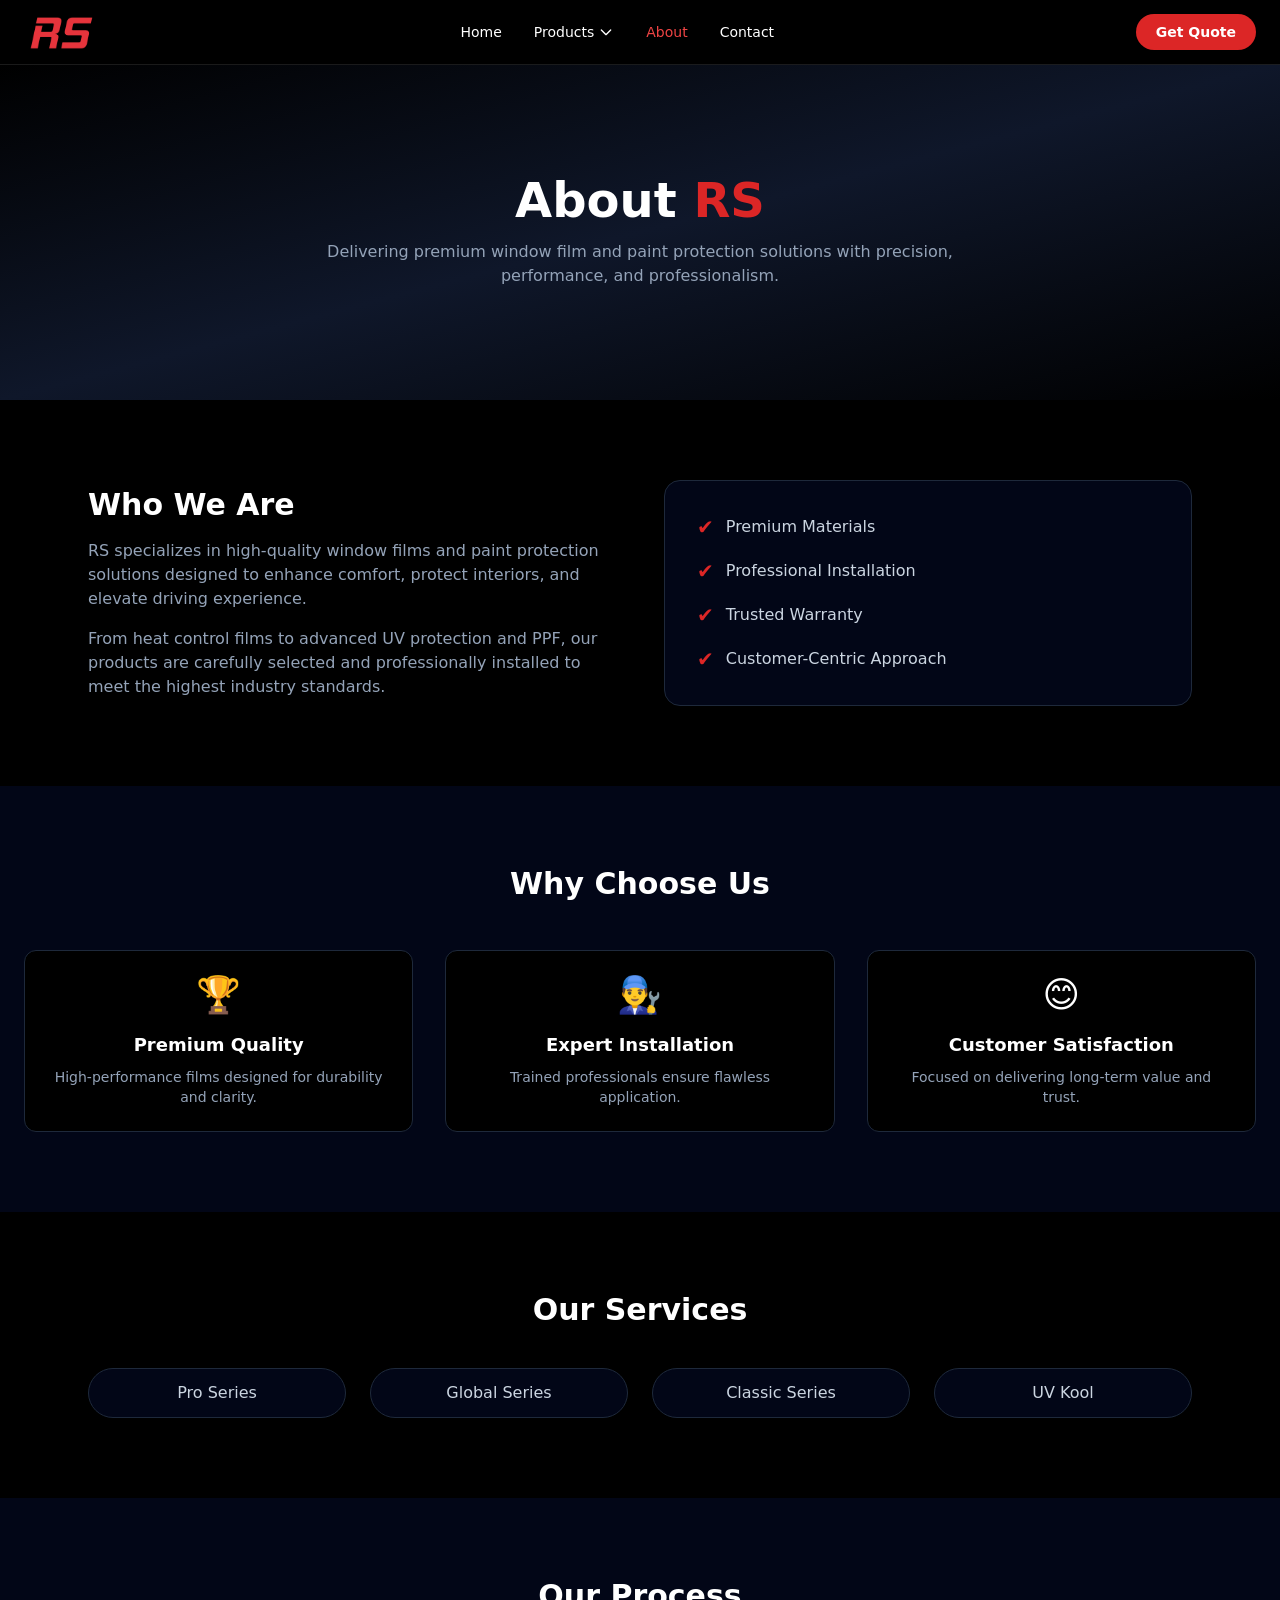
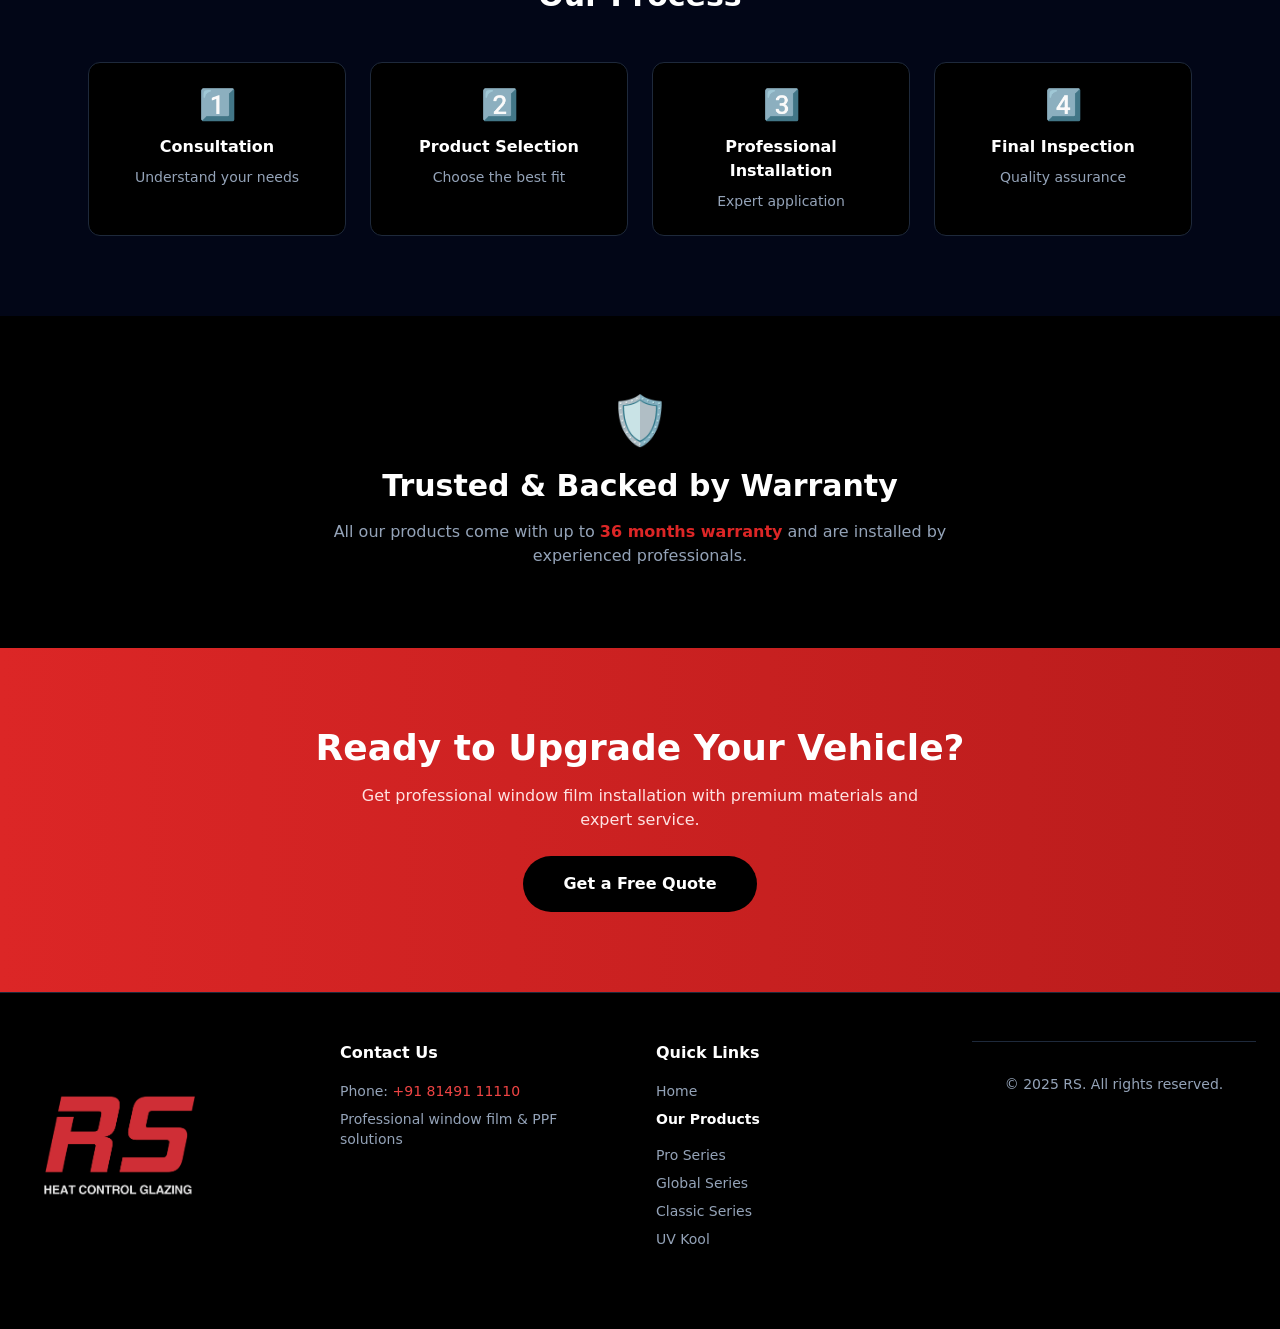
==== commit e30ce113: "Rebrand from 'RS Accessories' to 'RS' and remove working hours from contact page" ====
--- a/about.html
+++ b/about.html
@@ -3,7 +3,7 @@
 <head>
   <meta charset="UTF-8">
   <meta name="viewport" content="width=device-width, initial-scale=1.0">
-  <title>About Us - Professional Window Film Solutions | RS Accessories</title>
+  <title>About Us - Professional Window Film Solutions | RS</title>
   <link rel="stylesheet" href="css/style.css">
 </head>
 <body class="bg-black text-white">
@@ -15,7 +15,7 @@
 
         <!-- Logo -->
         <a href="index.html" class="flex items-center h-full py-2">
-          <img src="assets/images/RS Film Logo.png" alt="RS Accessories" class="max-h-full w-auto object-contain" style="max-height: 40px;">
+          <img src="assets/images/RS Film Logo.png" alt="RS" class="max-h-full w-auto object-contain" style="max-height: 40px;">
         </a>
 
         <!-- Desktop Menu -->
@@ -115,7 +115,7 @@
     <section class="relative py-28 bg-gradient-to-br from-black via-slate-900 to-black">
       <div class="max-w-6xl mx-auto px-6 text-center reveal">
         <h1 class="text-4xl md:text-5xl font-bold text-white">
-          About <span class="text-red-600">RS Accessories</span>
+          About <span class="text-red-600">RS</span>
         </h1>
 
         <p class="mt-4 text-slate-400 max-w-2xl mx-auto">
@@ -132,7 +132,7 @@
         <div class="reveal">
           <h2 class="text-3xl font-bold text-white">Who We Are</h2>
           <p class="mt-4 text-slate-400">
-            RS Accessories specializes in high-quality window films and
+            RS specializes in high-quality window films and
             paint protection solutions designed to enhance comfort,
             protect interiors, and elevate driving experience.
           </p>
@@ -289,7 +289,7 @@
           
           <!-- Logo -->
           <div class="flex items-center justify-center md:justify-start">
-            <img src="assets/images/RS Film Logo 2.png" alt="RS Accessories" class="w-32 md:w-40 lg:w-48 h-auto object-contain opacity-90 hover:opacity-100 transition-opacity duration-300">
+            <img src="assets/images/RS Film Logo 2.png" alt="RS" class="w-32 md:w-40 lg:w-48 h-auto object-contain opacity-90 hover:opacity-100 transition-opacity duration-300">
           </div>
 
           <!-- Contact Info -->
@@ -323,7 +323,7 @@
         </div>
 
         <div class="border-t border-slate-800 pt-8 text-center text-slate-400 text-sm">
-          <p>&copy; 2025 RS Accessories. All rights reserved.</p>
+          <p>&copy; 2025 RS. All rights reserved.</p>
         </div>
       </div>
     </footer>
--- a/css/style.css
+++ b/css/style.css
@@ -739,6 +739,10 @@
   min-height: 100vh;
 }
 
+.w-32 {
+  width: 8rem;
+}
+
 .w-4 {
   width: 1rem;
 }
@@ -1256,11 +1260,6 @@
   padding-right: 2rem;
 }
 
-.py-0 {
-  padding-top: 0px;
-  padding-bottom: 0px;
-}
-
 .py-1 {
   padding-top: 0.25rem;
   padding-bottom: 0.25rem;
@@ -1468,6 +1467,10 @@
 
 .opacity-100 {
   opacity: 1;
+}
+
+.opacity-90 {
+  opacity: 0.9;
 }
 
 .shadow-2xl {
@@ -1512,6 +1515,12 @@
 
 .transition-colors {
   transition-property: color, background-color, border-color, text-decoration-color, fill, stroke;
+  transition-timing-function: cubic-bezier(0.4, 0, 0.2, 1);
+  transition-duration: 150ms;
+}
+
+.transition-opacity {
+  transition-property: opacity;
   transition-timing-function: cubic-bezier(0.4, 0, 0.2, 1);
   transition-duration: 150ms;
 }
@@ -1724,6 +1733,10 @@
   text-decoration-line: underline;
 }
 
+.hover\:opacity-100:hover {
+  opacity: 1;
+}
+
 .hover\:shadow-\[0_0_20px_rgba\(163\2c 230\2c 53\2c 0\.5\)\]:hover {
   --tw-shadow: 0 0 20px rgba(163,230,53,0.5);
   --tw-shadow-colored: 0 0 20px var(--tw-shadow-color);
@@ -1849,6 +1862,10 @@
     display: none;
   }
 
+  .md\:w-40 {
+    width: 10rem;
+  }
+
   .md\:grid-cols-2 {
     grid-template-columns: repeat(2, minmax(0, 1fr));
   }
@@ -1859,6 +1876,10 @@
 
   .md\:grid-cols-4 {
     grid-template-columns: repeat(4, minmax(0, 1fr));
+  }
+
+  .md\:justify-start {
+    justify-content: flex-start;
   }
 
   .md\:text-4xl {
@@ -1883,6 +1904,10 @@
 }
 
 @media (min-width: 1024px) {
+  .lg\:w-48 {
+    width: 12rem;
+  }
+
   .lg\:grid-cols-3 {
     grid-template-columns: repeat(3, minmax(0, 1fr));
   }
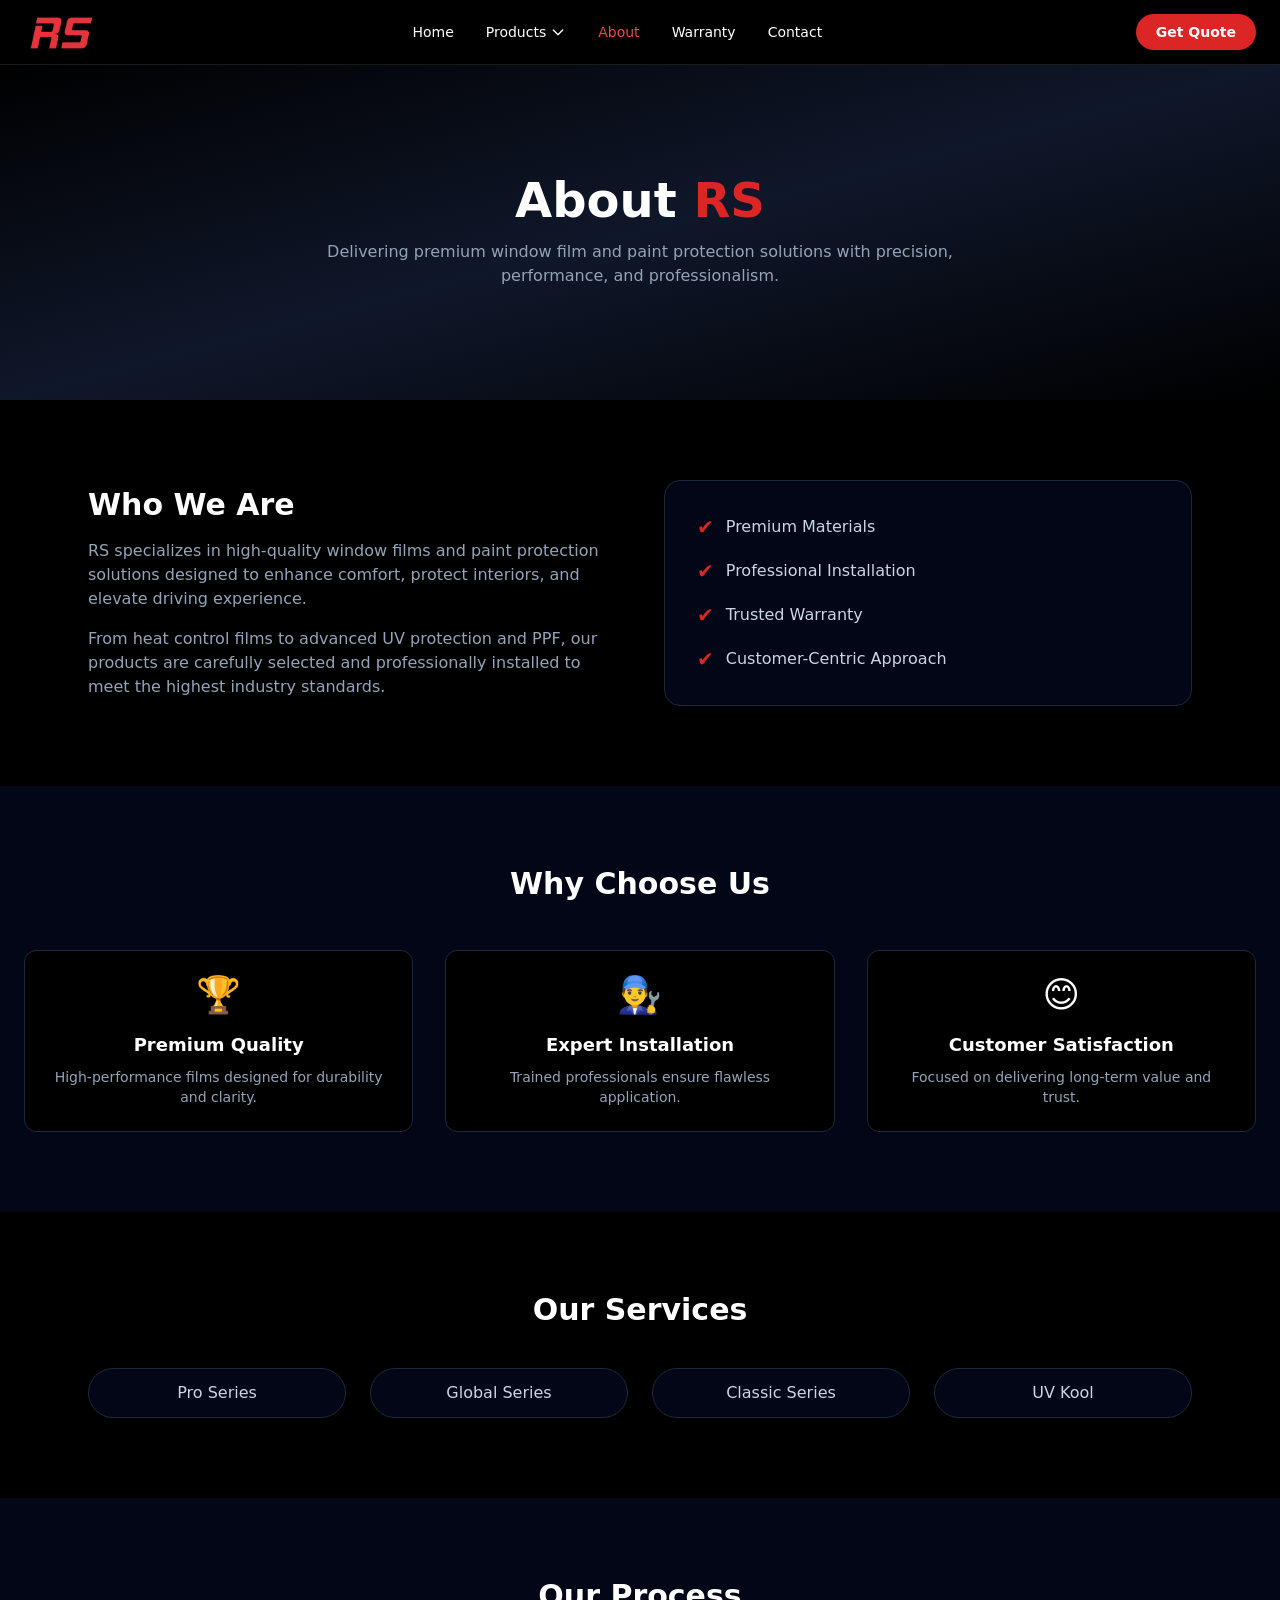
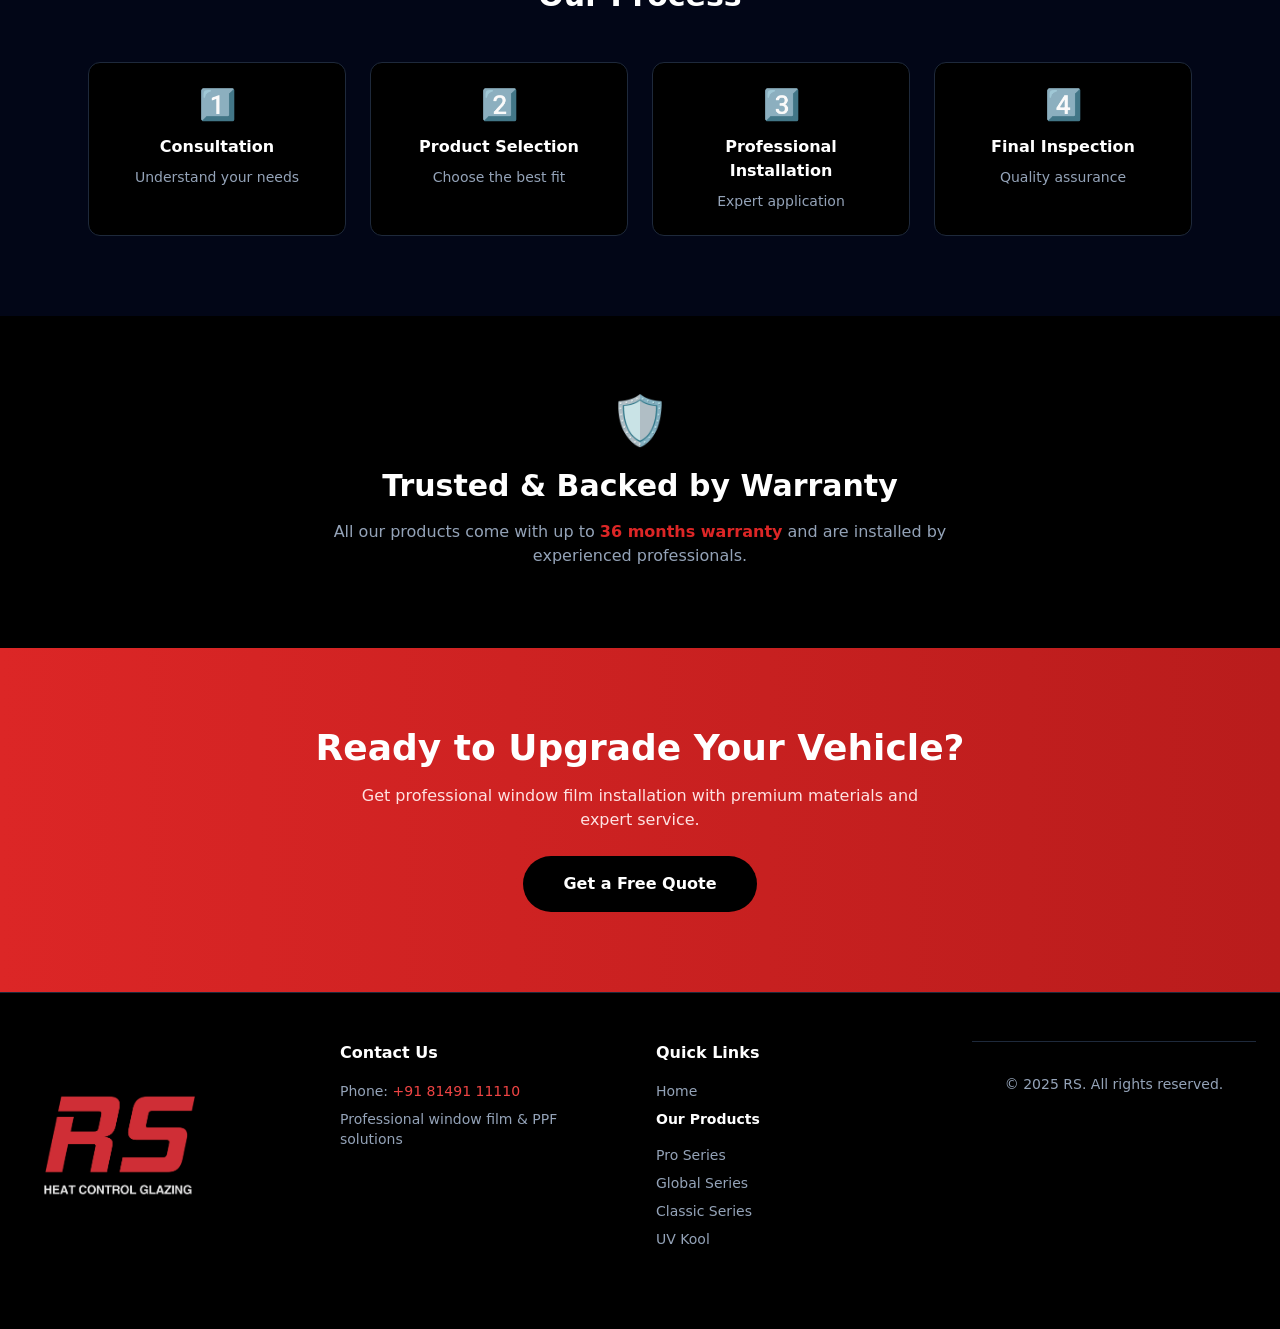
==== commit f6172bd0: "Add professional warranty page with expandable details section and navbar updates" ====
--- a/about.html
+++ b/about.html
@@ -66,8 +66,7 @@
             </div>
           </li>
 
-          <li><a href="about.html" class="text-red-500 transition-colors">About</a></li>
-          <li><a href="contact.html" class="hover:text-red-500 transition-colors">Contact</a></li>
+          <li><a href="about.html" class="text-red-500 transition-colors">About</a></li>          <li><a href="warranty.html" class="hover:text-red-500 transition-colors">Warranty</a></li>          <li><a href="contact.html" class="hover:text-red-500 transition-colors">Contact</a></li>
         </ul>
 
         <!-- CTA Button -->
--- a/css/style.css
+++ b/css/style.css
@@ -976,15 +976,6 @@
   border-top-width: 1px;
 }
 
-.border-amber-400 {
-  --tw-border-opacity: 1;
-  border-color: rgb(251 191 36 / var(--tw-border-opacity, 1));
-}
-
-.border-amber-400\/30 {
-  border-color: rgb(251 191 36 / 0.3);
-}
-
 .border-lime-400 {
   --tw-border-opacity: 1;
   border-color: rgb(163 230 53 / var(--tw-border-opacity, 1));
@@ -994,6 +985,15 @@
   border-color: rgb(163 230 53 / 0.3);
 }
 
+.border-red-400 {
+  --tw-border-opacity: 1;
+  border-color: rgb(248 113 113 / var(--tw-border-opacity, 1));
+}
+
+.border-red-400\/30 {
+  border-color: rgb(248 113 113 / 0.3);
+}
+
 .border-red-600 {
   --tw-border-opacity: 1;
   border-color: rgb(220 38 38 / var(--tw-border-opacity, 1));
@@ -1031,16 +1031,6 @@
   border-color: rgb(250 204 21 / 0.3);
 }
 
-.bg-amber-400 {
-  --tw-bg-opacity: 1;
-  background-color: rgb(251 191 36 / var(--tw-bg-opacity, 1));
-}
-
-.bg-amber-500 {
-  --tw-bg-opacity: 1;
-  background-color: rgb(245 158 11 / var(--tw-bg-opacity, 1));
-}
-
 .bg-black {
   --tw-bg-opacity: 1;
   background-color: rgb(0 0 0 / var(--tw-bg-opacity, 1));
@@ -1068,6 +1058,16 @@
   background-color: rgb(163 230 53 / var(--tw-bg-opacity, 1));
 }
 
+.bg-red-400 {
+  --tw-bg-opacity: 1;
+  background-color: rgb(248 113 113 / var(--tw-bg-opacity, 1));
+}
+
+.bg-red-500 {
+  --tw-bg-opacity: 1;
+  background-color: rgb(239 68 68 / var(--tw-bg-opacity, 1));
+}
+
 .bg-red-600 {
   --tw-bg-opacity: 1;
   background-color: rgb(220 38 38 / var(--tw-bg-opacity, 1));
@@ -1116,12 +1116,6 @@
 
 .bg-gradient-to-r {
   background-image: linear-gradient(to right, var(--tw-gradient-stops));
-}
-
-.from-amber-500 {
-  --tw-gradient-from: #f59e0b var(--tw-gradient-from-position);
-  --tw-gradient-to: rgb(245 158 11 / 0) var(--tw-gradient-to-position);
-  --tw-gradient-stops: var(--tw-gradient-from), var(--tw-gradient-to);
 }
 
 .from-black {
@@ -1136,6 +1130,12 @@
   --tw-gradient-stops: var(--tw-gradient-from), var(--tw-gradient-to);
 }
 
+.from-red-500 {
+  --tw-gradient-from: #ef4444 var(--tw-gradient-from-position);
+  --tw-gradient-to: rgb(239 68 68 / 0) var(--tw-gradient-to-position);
+  --tw-gradient-stops: var(--tw-gradient-from), var(--tw-gradient-to);
+}
+
 .from-red-600 {
   --tw-gradient-from: #dc2626 var(--tw-gradient-from-position);
   --tw-gradient-to: rgb(220 38 38 / 0) var(--tw-gradient-to-position);
@@ -1176,16 +1176,16 @@
   --tw-gradient-stops: var(--tw-gradient-from), #0f172a var(--tw-gradient-via-position), var(--tw-gradient-to);
 }
 
-.to-amber-600 {
-  --tw-gradient-to: #d97706 var(--tw-gradient-to-position);
-}
-
 .to-black {
   --tw-gradient-to: #000 var(--tw-gradient-to-position);
 }
 
 .to-lime-500 {
   --tw-gradient-to: #84cc16 var(--tw-gradient-to-position);
+}
+
+.to-red-600 {
+  --tw-gradient-to: #dc2626 var(--tw-gradient-to-position);
 }
 
 .to-red-700 {
@@ -1319,10 +1319,6 @@
   padding-top: 4rem;
 }
 
-.pt-4 {
-  padding-top: 1rem;
-}
-
 .pt-8 {
   padding-top: 2rem;
 }
@@ -1387,16 +1383,6 @@
   font-weight: 600;
 }
 
-.text-amber-400 {
-  --tw-text-opacity: 1;
-  color: rgb(251 191 36 / var(--tw-text-opacity, 1));
-}
-
-.text-amber-900 {
-  --tw-text-opacity: 1;
-  color: rgb(120 53 15 / var(--tw-text-opacity, 1));
-}
-
 .text-black {
   --tw-text-opacity: 1;
   color: rgb(0 0 0 / var(--tw-text-opacity, 1));
@@ -1415,6 +1401,11 @@
 .text-red-100 {
   --tw-text-opacity: 1;
   color: rgb(254 226 226 / var(--tw-text-opacity, 1));
+}
+
+.text-red-400 {
+  --tw-text-opacity: 1;
+  color: rgb(248 113 113 / var(--tw-text-opacity, 1));
 }
 
 .text-red-500 {
@@ -1644,16 +1635,16 @@
   transform: translate(var(--tw-translate-x), var(--tw-translate-y)) rotate(var(--tw-rotate)) skewX(var(--tw-skew-x)) skewY(var(--tw-skew-y)) scaleX(var(--tw-scale-x)) scaleY(var(--tw-scale-y));
 }
 
-.hover\:border-amber-400:hover {
-  --tw-border-opacity: 1;
-  border-color: rgb(251 191 36 / var(--tw-border-opacity, 1));
-}
-
 .hover\:border-lime-400:hover {
   --tw-border-opacity: 1;
   border-color: rgb(163 230 53 / var(--tw-border-opacity, 1));
 }
 
+.hover\:border-red-400:hover {
+  --tw-border-opacity: 1;
+  border-color: rgb(248 113 113 / var(--tw-border-opacity, 1));
+}
+
 .hover\:border-red-600:hover {
   --tw-border-opacity: 1;
   border-color: rgb(220 38 38 / var(--tw-border-opacity, 1));
@@ -1664,11 +1655,6 @@
   border-color: rgb(250 204 21 / var(--tw-border-opacity, 1));
 }
 
-.hover\:bg-amber-600:hover {
-  --tw-bg-opacity: 1;
-  background-color: rgb(217 119 6 / var(--tw-bg-opacity, 1));
-}
-
 .hover\:bg-green-600:hover {
   --tw-bg-opacity: 1;
   background-color: rgb(22 163 74 / var(--tw-bg-opacity, 1));
@@ -1684,6 +1670,11 @@
   background-color: rgb(254 242 242 / var(--tw-bg-opacity, 1));
 }
 
+.hover\:bg-red-600:hover {
+  --tw-bg-opacity: 1;
+  background-color: rgb(220 38 38 / var(--tw-bg-opacity, 1));
+}
+
 .hover\:bg-red-700:hover {
   --tw-bg-opacity: 1;
   background-color: rgb(185 28 28 / var(--tw-bg-opacity, 1));
@@ -1702,16 +1693,16 @@
 .hover\:bg-yellow-500:hover {
   --tw-bg-opacity: 1;
   background-color: rgb(234 179 8 / var(--tw-bg-opacity, 1));
-}
-
-.hover\:text-amber-300:hover {
-  --tw-text-opacity: 1;
-  color: rgb(252 211 77 / var(--tw-text-opacity, 1));
 }
 
 .hover\:text-lime-300:hover {
   --tw-text-opacity: 1;
   color: rgb(190 242 100 / var(--tw-text-opacity, 1));
+}
+
+.hover\:text-red-300:hover {
+  --tw-text-opacity: 1;
+  color: rgb(252 165 165 / var(--tw-text-opacity, 1));
 }
 
 .hover\:text-red-400:hover {
@@ -1755,12 +1746,6 @@
   box-shadow: var(--tw-ring-offset-shadow, 0 0 #0000), var(--tw-ring-shadow, 0 0 #0000), var(--tw-shadow);
 }
 
-.hover\:shadow-\[0_0_20px_rgba\(245\2c 158\2c 11\2c 0\.5\)\]:hover {
-  --tw-shadow: 0 0 20px rgba(245,158,11,0.5);
-  --tw-shadow-colored: 0 0 20px var(--tw-shadow-color);
-  box-shadow: var(--tw-ring-offset-shadow, 0 0 #0000), var(--tw-ring-shadow, 0 0 #0000), var(--tw-shadow);
-}
-
 .hover\:shadow-\[0_0_20px_rgba\(250\2c 204\2c 21\2c 0\.5\)\]:hover {
   --tw-shadow: 0 0 20px rgba(250,204,21,0.5);
   --tw-shadow-colored: 0 0 20px var(--tw-shadow-color);
@@ -1785,13 +1770,13 @@
   box-shadow: var(--tw-ring-offset-shadow, 0 0 #0000), var(--tw-ring-shadow, 0 0 #0000), var(--tw-shadow);
 }
 
-.hover\:shadow-amber-400\/20:hover {
-  --tw-shadow-color: rgb(251 191 36 / 0.2);
-  --tw-shadow: var(--tw-shadow-colored);
-}
-
 .hover\:shadow-lime-400\/20:hover {
   --tw-shadow-color: rgb(163 230 53 / 0.2);
+  --tw-shadow: var(--tw-shadow-colored);
+}
+
+.hover\:shadow-red-400\/20:hover {
+  --tw-shadow-color: rgb(248 113 113 / 0.2);
   --tw-shadow: var(--tw-shadow-colored);
 }
 
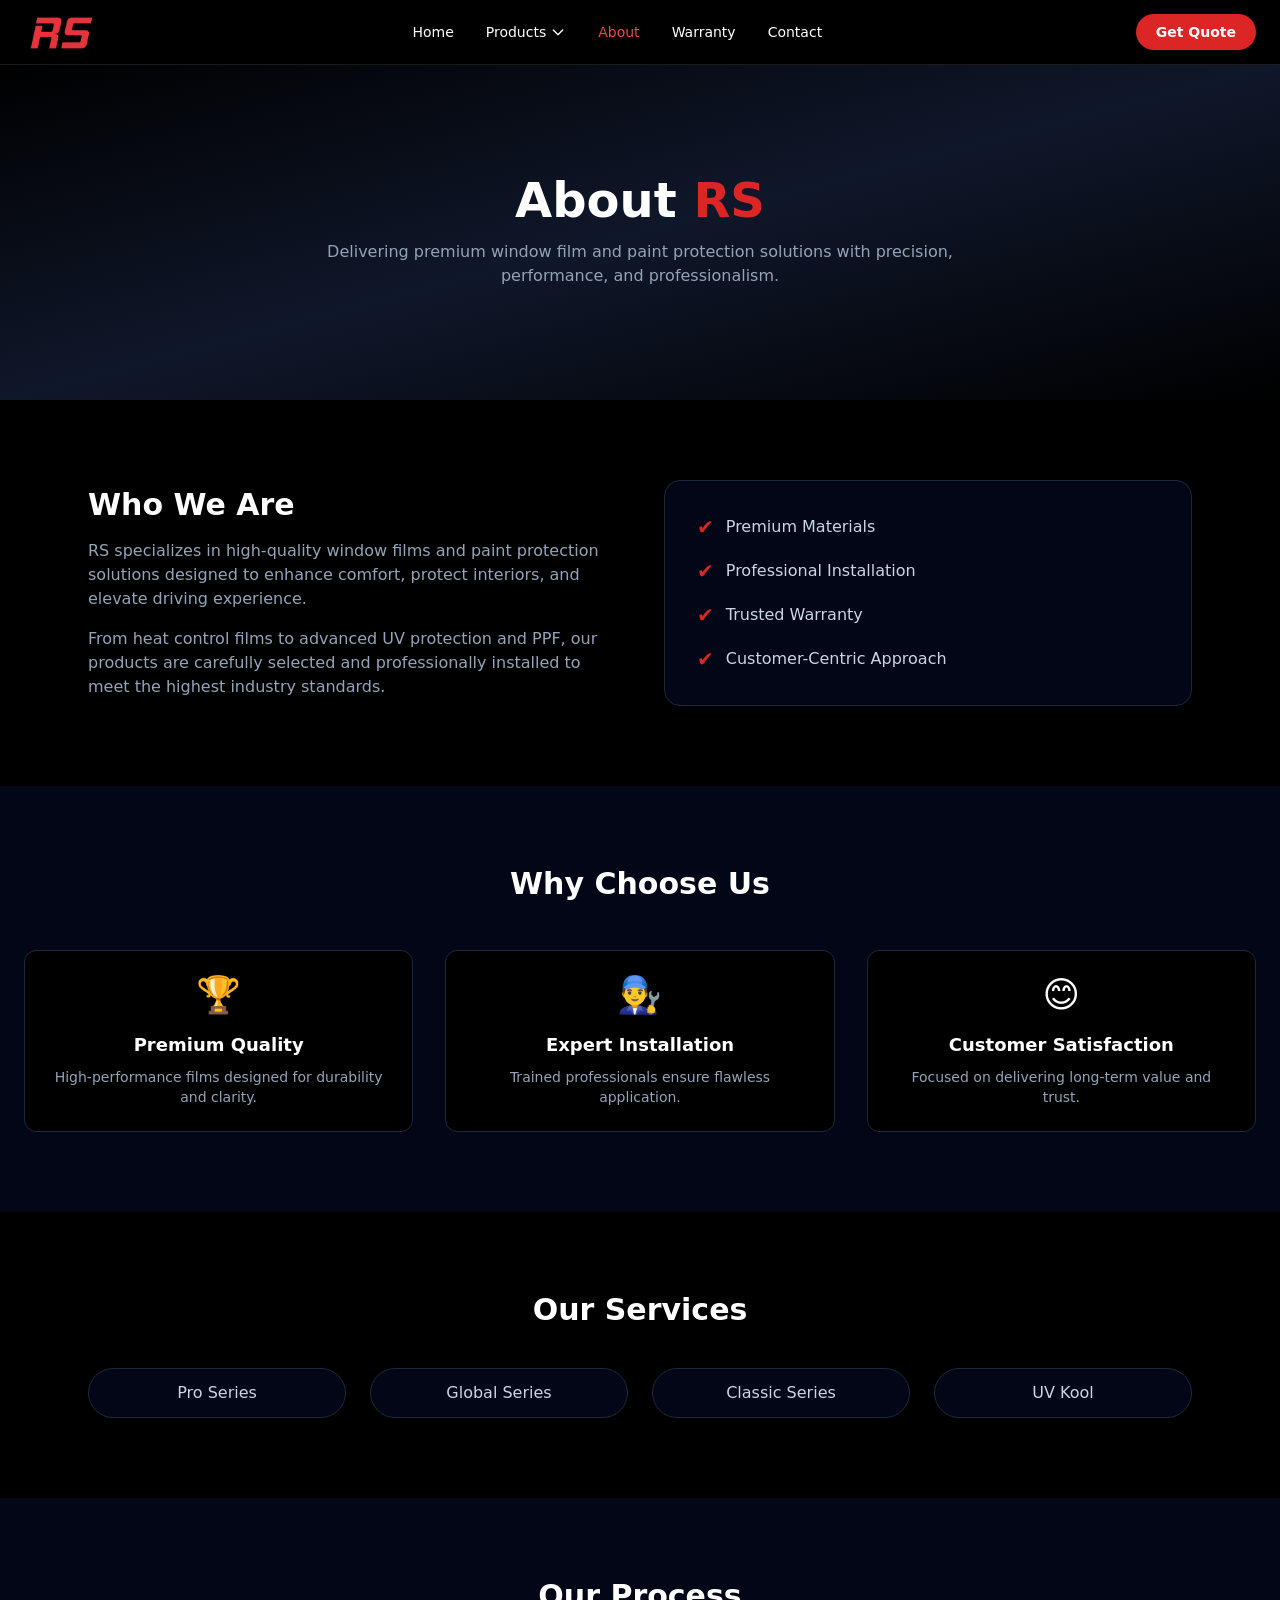
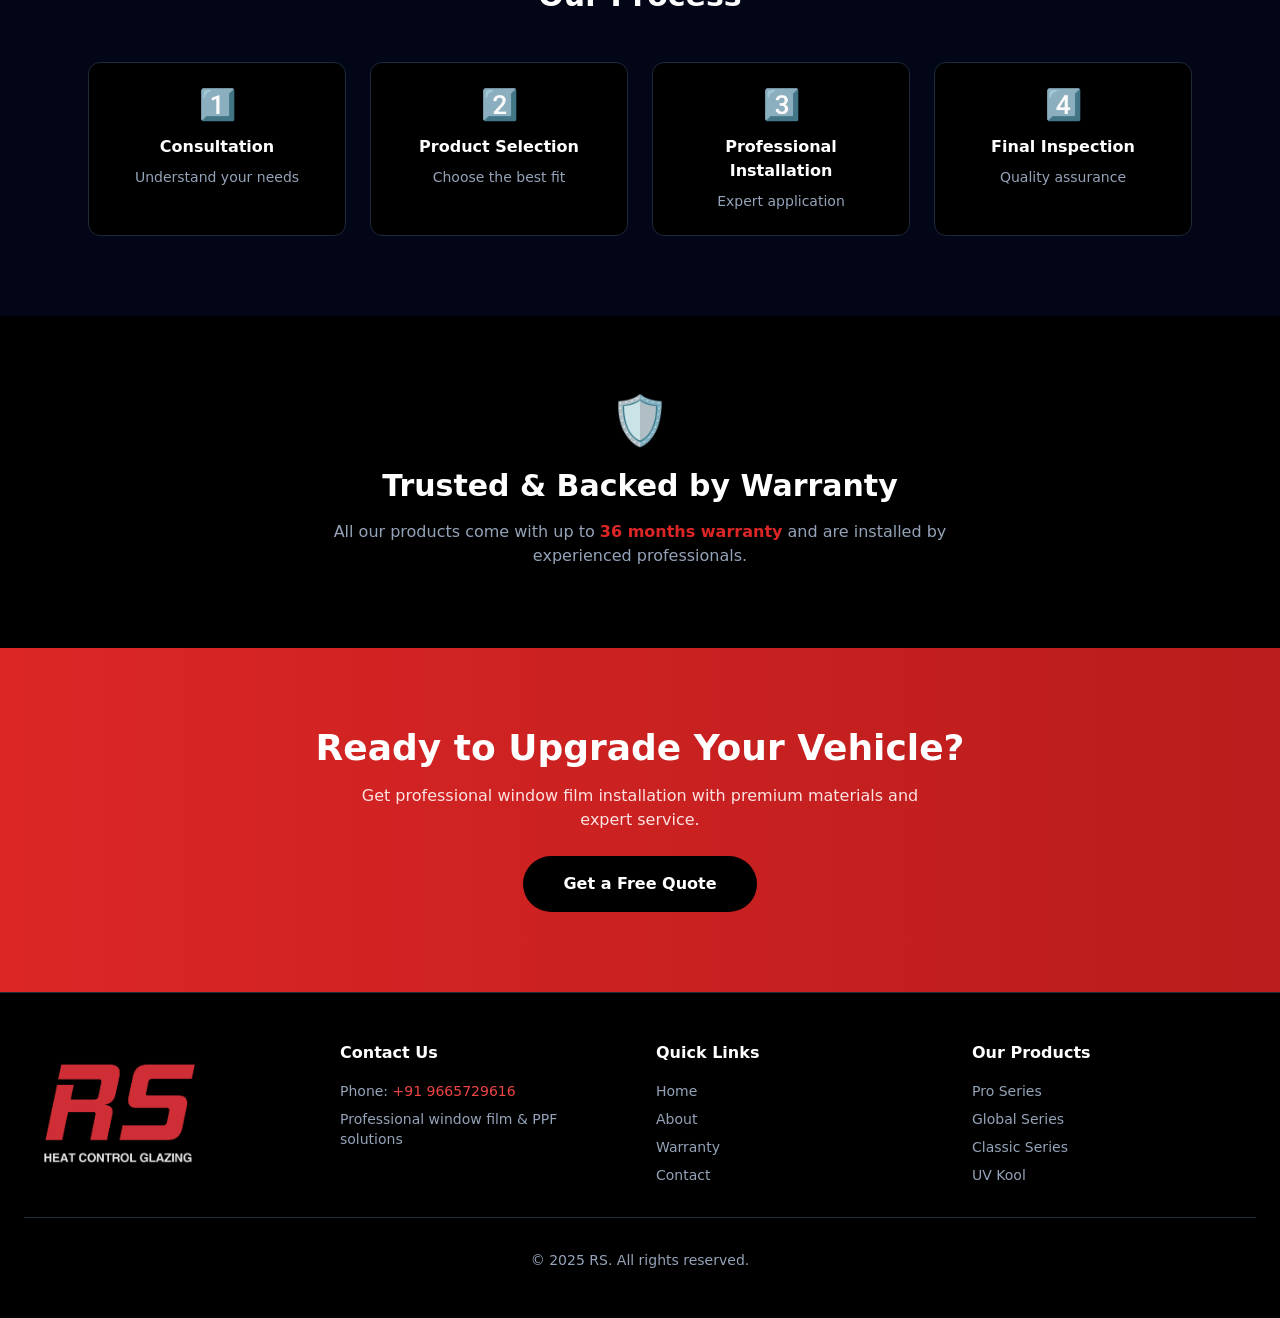
==== commit 3e34b76e: "Complete SEO optimization, phone number update, sitemap, and WhatsApp form fixes" ====
--- a/about.html
+++ b/about.html
@@ -3,7 +3,10 @@
 <head>
   <meta charset="UTF-8">
   <meta name="viewport" content="width=device-width, initial-scale=1.0">
-  <title>About Us - Professional Window Film Solutions | RS</title>
+  <title>About RS Window Films | Trusted Window Film Experts</title>
+  <meta name="description" content="Learn about RS Window Films, our expertise in window film and paint protection solutions, and our commitment to quality installation and customer satisfaction.">
+  <link rel="canonical" href="https://www.rswindowfilm.com/about.html">
+  <meta name="robots" content="index, follow">
   <link rel="stylesheet" href="css/style.css">
 </head>
 <body class="bg-black text-white">
@@ -66,7 +69,9 @@
             </div>
           </li>
 
-          <li><a href="about.html" class="text-red-500 transition-colors">About</a></li>          <li><a href="warranty.html" class="hover:text-red-500 transition-colors">Warranty</a></li>          <li><a href="contact.html" class="hover:text-red-500 transition-colors">Contact</a></li>
+          <li><a href="about.html" class="text-red-500 transition-colors">About</a></li>
+          <li><a href="warranty.html" class="hover:text-red-500 transition-colors">Warranty</a></li>
+          <li><a href="contact.html" class="hover:text-red-500 transition-colors">Contact</a></li>
         </ul>
 
         <!-- CTA Button -->
@@ -103,6 +108,7 @@
     </div>
     
     <a href="about.html" class="block px-6 py-4 border-b border-slate-800 bg-slate-800 text-red-500 transition-colors">About</a>
+    <a href="warranty.html" class="block px-6 py-4 border-b border-slate-800 hover:bg-slate-800 transition-colors">Warranty</a>
     <a href="contact.html" class="block px-6 py-4 border-b border-slate-800 hover:bg-slate-800 transition-colors">Contact</a>
     <a href="index.html#quote" class="block px-6 py-4 bg-red-600 hover:bg-red-700 transition-colors font-semibold">Get Quote</a>
   </div>
@@ -295,7 +301,7 @@
           <div>
             <h3 class="text-white font-semibold mb-4">Contact Us</h3>
             <p class="text-slate-400 text-sm mb-2">
-              Phone: <a href="tel:+918149111110" class="text-red-500 hover:underline">+91 81491 11110</a>
+              Phone: <a href="tel:+919665729616" class="text-red-500 hover:underline">+91 9665729616</a>
             </p>
             <p class="text-slate-400 text-sm">
               Professional window film & PPF solutions
@@ -307,6 +313,11 @@
             <h3 class="text-white font-semibold mb-4">Quick Links</h3>
             <ul class="space-y-2 text-sm">
               <li><a href="index.html" class="text-slate-400 hover:text-red-500 transition-colors">Home</a></li>
+              <li><a href="about.html" class="text-slate-400 hover:text-red-500 transition-colors">About</a></li>
+              <li><a href="warranty.html" class="text-slate-400 hover:text-red-500 transition-colors">Warranty</a></li>
+              <li><a href="contact.html" class="text-slate-400 hover:text-red-500 transition-colors">Contact</a></li>
+            </ul>
+          </div>
 
           <!-- Products -->
           <div>
--- a/css/style.css
+++ b/css/style.css
@@ -795,6 +795,10 @@
   max-width: 36rem;
 }
 
+.flex-shrink-0 {
+  flex-shrink: 0;
+}
+
 .translate-x-0 {
   --tw-translate-x: 0px;
   transform: translate(var(--tw-translate-x), var(--tw-translate-y)) rotate(var(--tw-rotate)) skewX(var(--tw-skew-x)) skewY(var(--tw-skew-y)) scaleX(var(--tw-scale-x)) scaleY(var(--tw-scale-y));
@@ -1381,6 +1385,10 @@
 
 .font-semibold {
   font-weight: 600;
+}
+
+.leading-relaxed {
+  line-height: 1.625;
 }
 
 .text-black {
@@ -1816,6 +1824,11 @@
   transform: translate(var(--tw-translate-x), var(--tw-translate-y)) rotate(var(--tw-rotate)) skewX(var(--tw-skew-x)) skewY(var(--tw-skew-y)) scaleX(var(--tw-scale-x)) scaleY(var(--tw-scale-y));
 }
 
+.group[open] .group-open\:rotate-180 {
+  --tw-rotate: 180deg;
+  transform: translate(var(--tw-translate-x), var(--tw-translate-y)) rotate(var(--tw-rotate)) skewX(var(--tw-skew-x)) skewY(var(--tw-skew-y)) scaleX(var(--tw-scale-x)) scaleY(var(--tw-scale-y));
+}
+
 @media (min-width: 640px) {
   .sm\:grid-cols-2 {
     grid-template-columns: repeat(2, minmax(0, 1fr));
